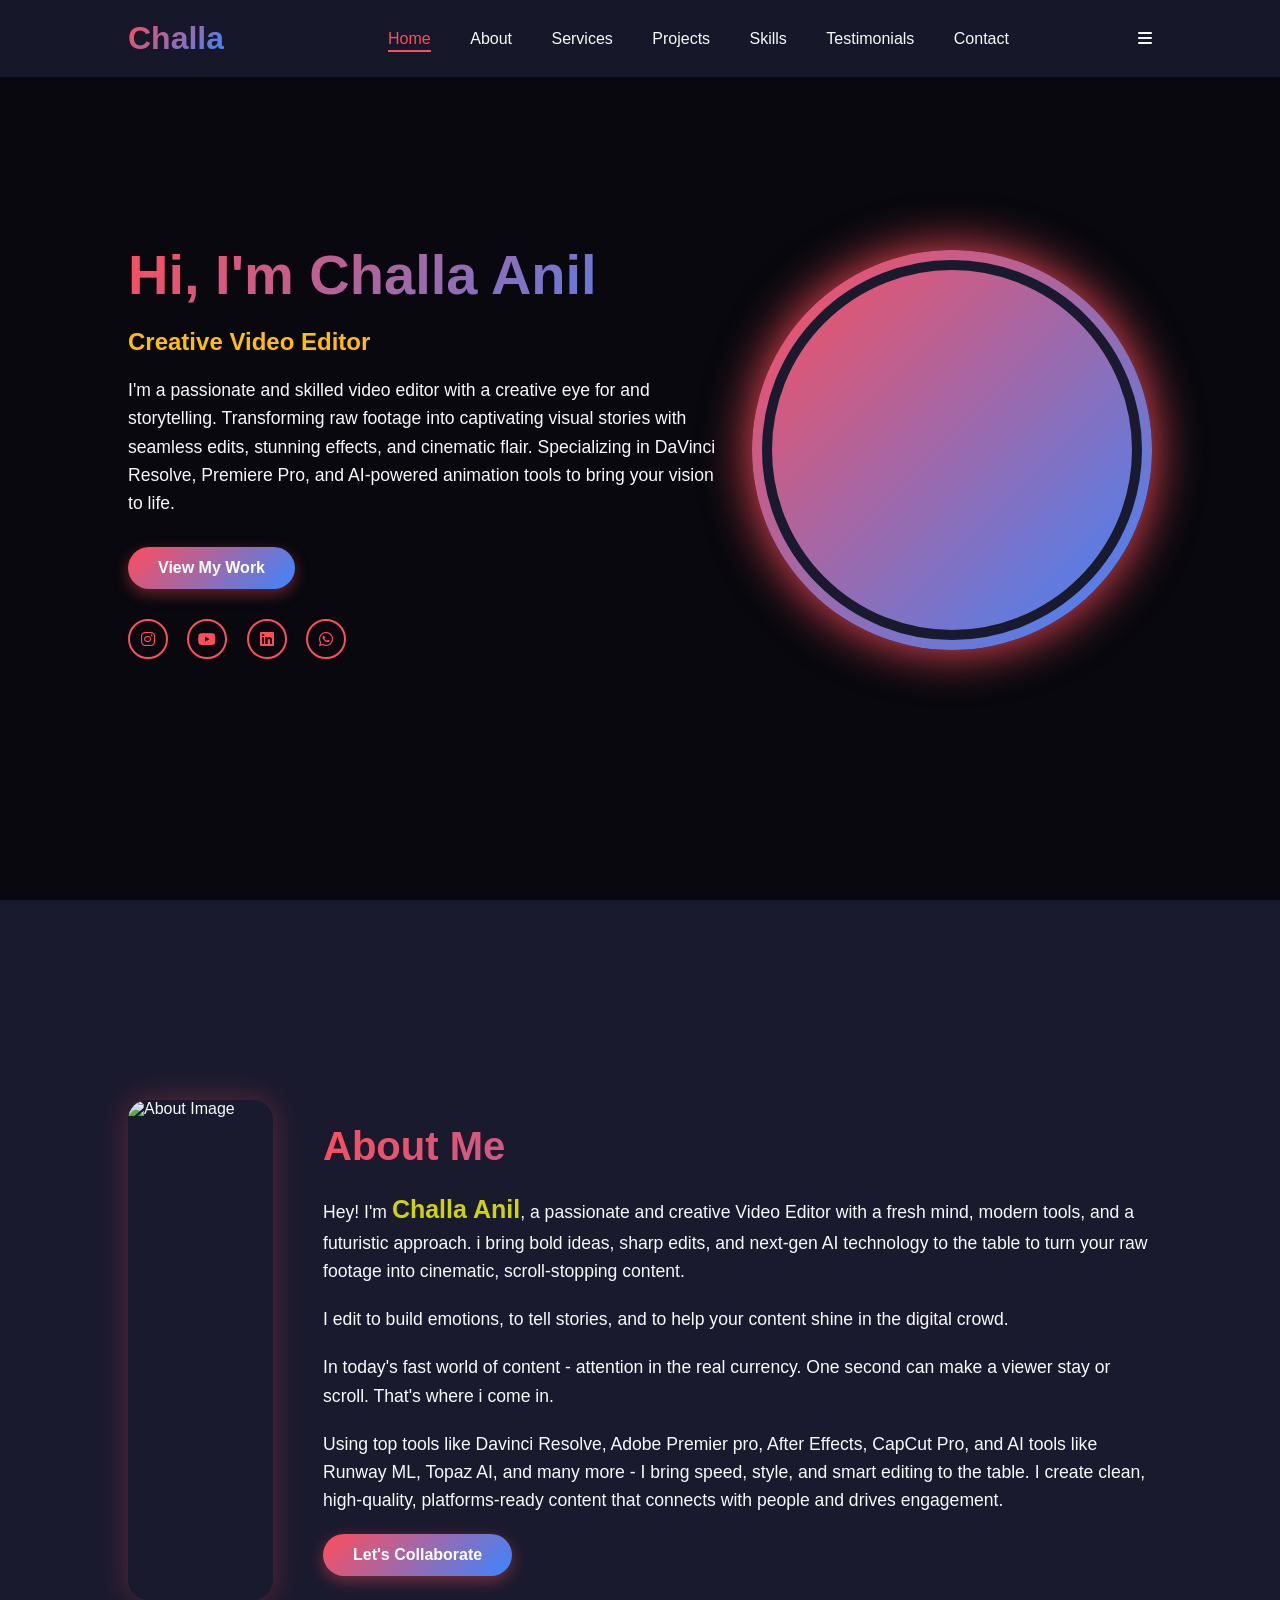
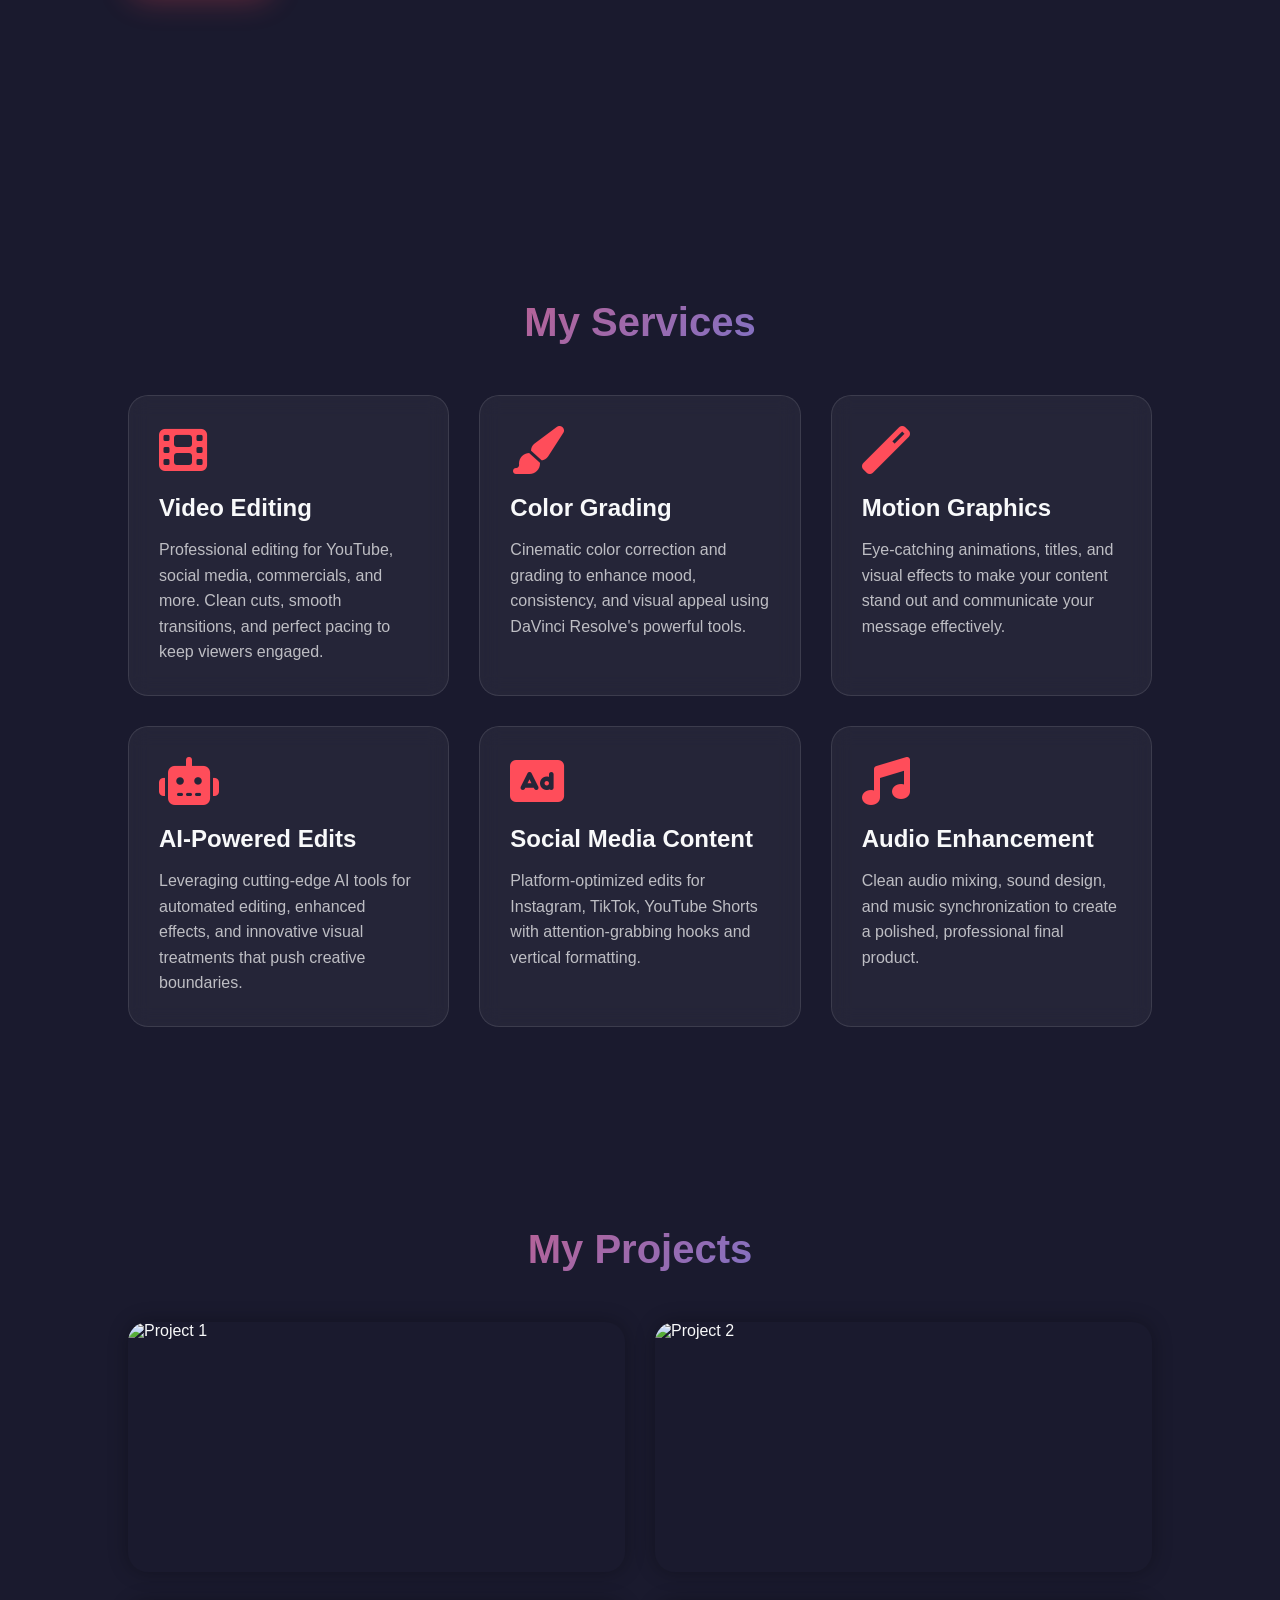
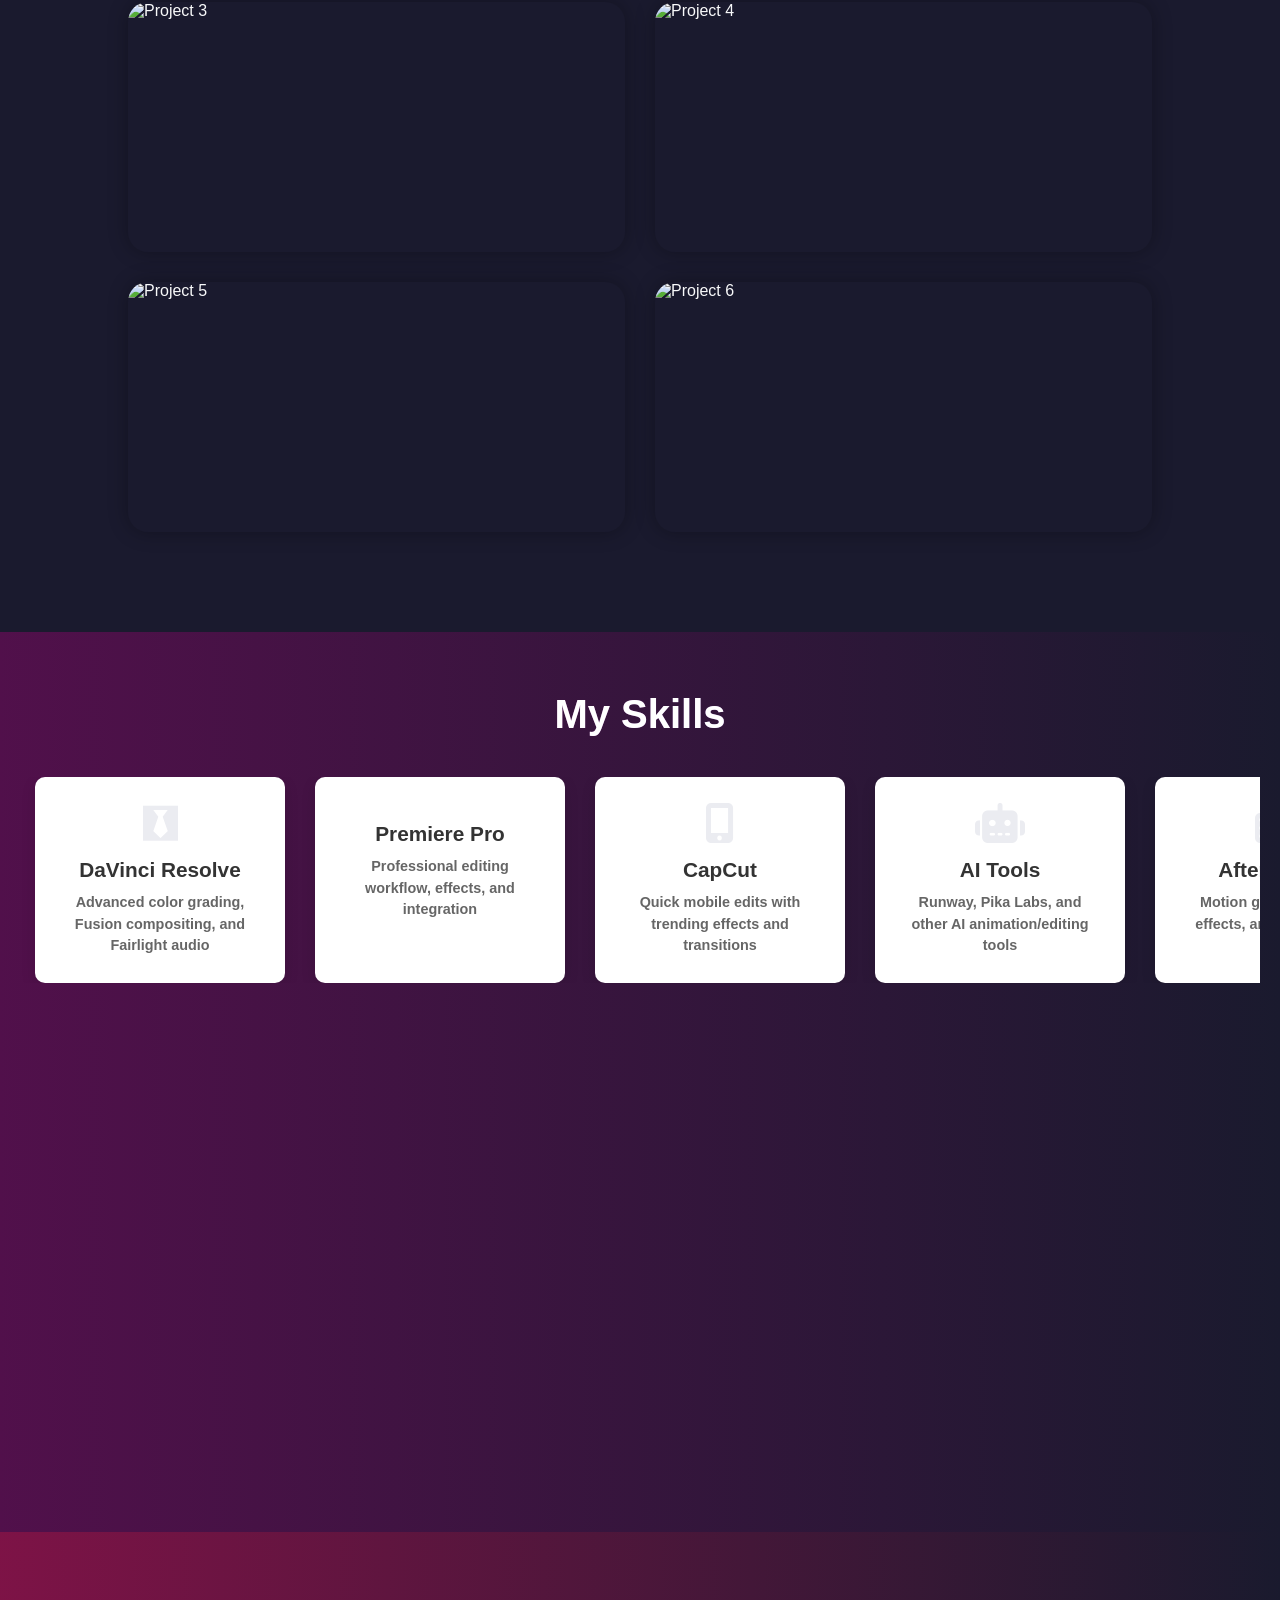
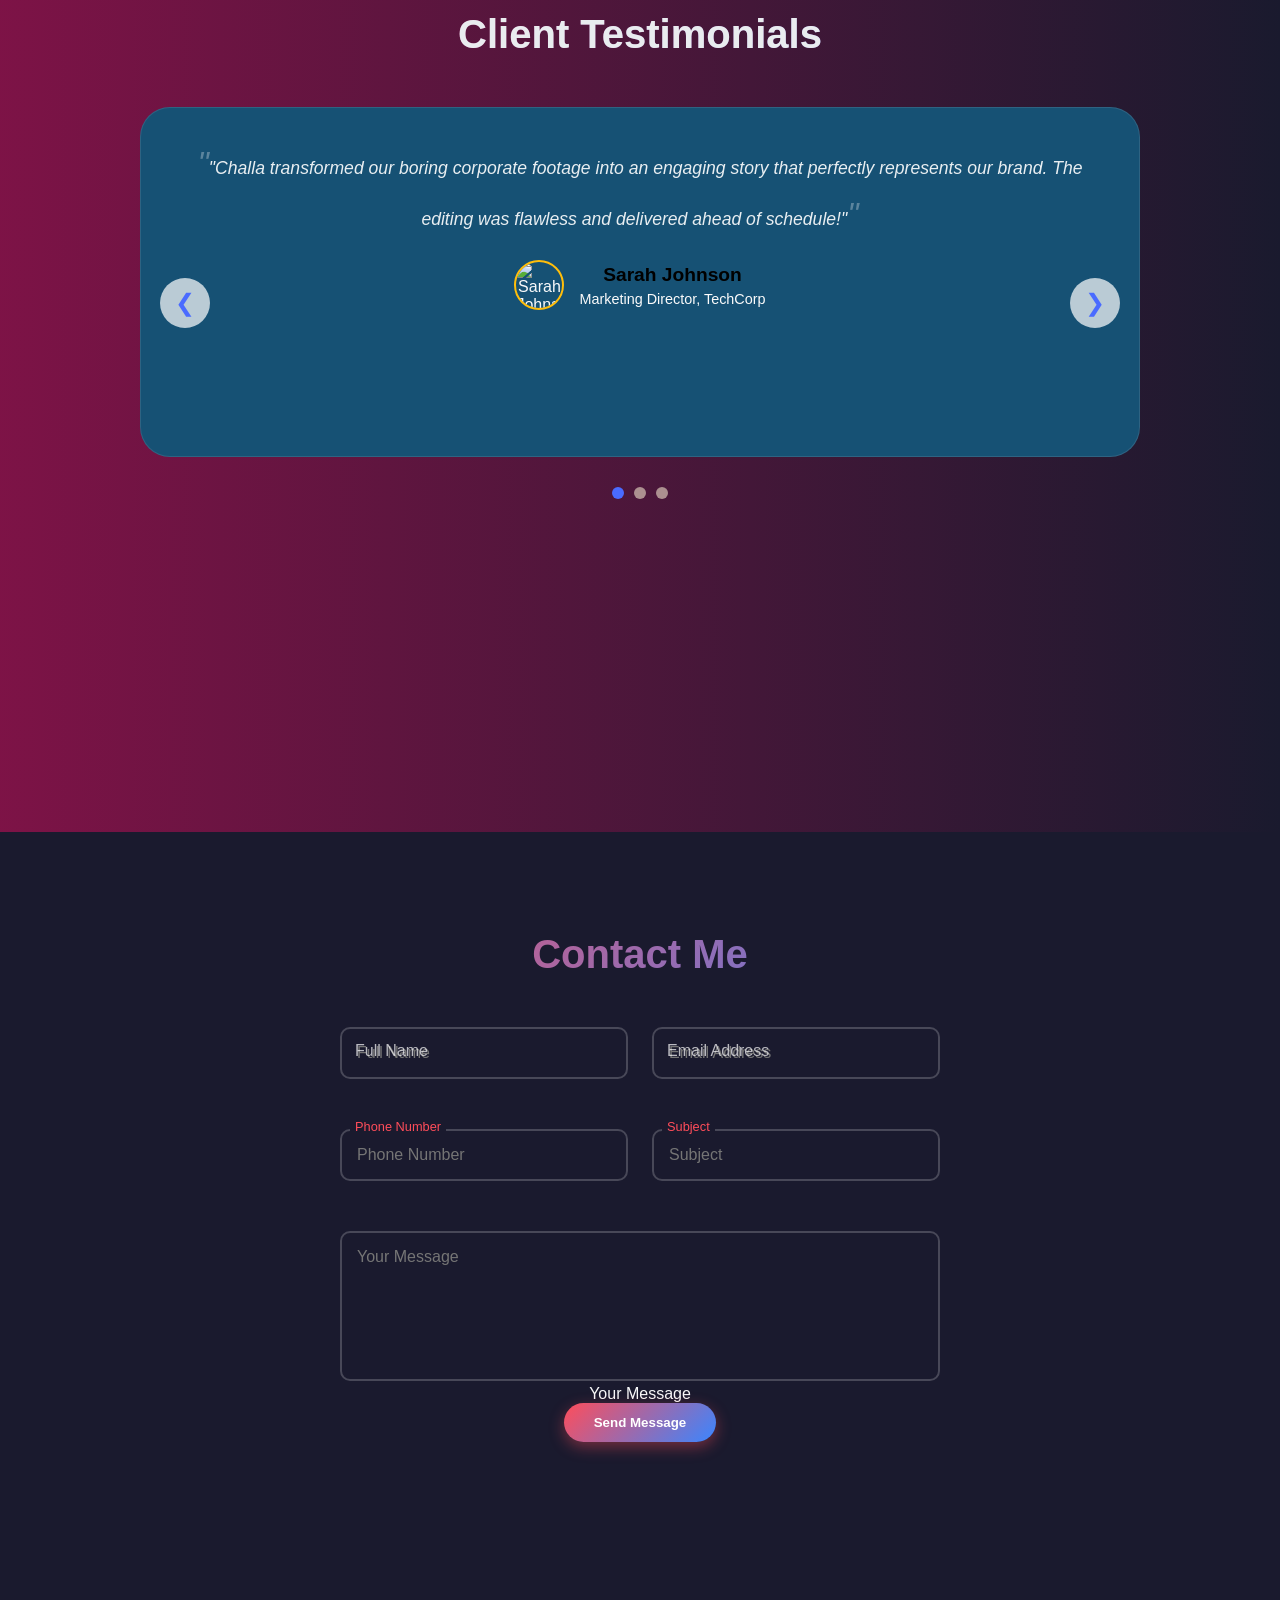
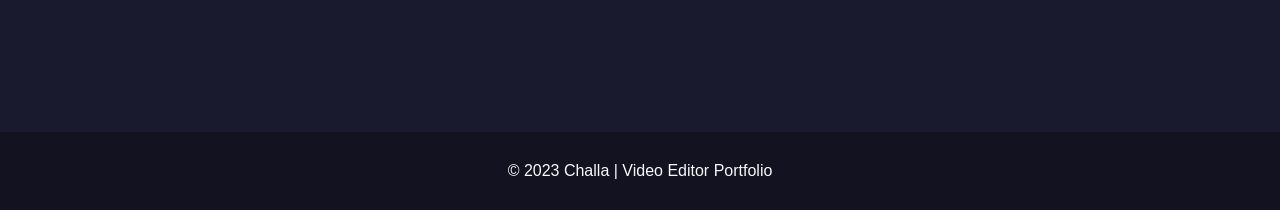
==== index.html @ 80ffee65 "Update and rename port12.html to index.html" ====
<!DOCTYPE html>
<html lang="en">
<head>
    <meta charset="UTF-8">
    <meta name="viewport" content="width=device-width, initial-scale=1.0">
    <title>Challa | Video Editor Portfolio</title>
    <link rel="stylesheet" href="https://cdnjs.cloudflare.com/ajax/libs/font-awesome/6.4.0/css/all.min.css">
    <link rel="stylesheet" href="port12.css">
    
</head>
<body>
    <!-- Header -->
    <header>
        <a href="#" class="logo">Challa</a>
        
        <div class="navbar">
            <a href="#home" class="active">Home</a>
            <a href="#about">About</a>
            <a href="#services">Services</a>
            <a href="#projects">Projects</a>
            <a href="#skills">Skills</a>
            <a href="#testimonials">Testimonials</a>
            <a href="#contact">Contact</a>
        </div>
        
        <div class="menu-btn">
            <i class="fas fa-bars"></i>
        </div>
    </header>
    
    <!-- Home Section -->
    <section class="home" id="home">
        <div class="home-content">
            <h1>Hi, I'm Challa Anil</h1>
            <h3>Creative Video Editor</h3>
            <p>I'm a passionate and skilled video editor with a creative eye for and storytelling.
                 Transforming raw footage into captivating visual stories with seamless edits, stunning effects, and cinematic flair. Specializing in DaVinci Resolve, Premiere Pro, and AI-powered animation tools to bring your vision to life.</p>
            <a href="#projects" class="btn">View My Work</a>
            
            <div class="social-media">
                <a href="https://www.instagram.com/skillfusionzone/"><i class="fab fa-instagram"></i></a>
                <a href="https://www.youtube.com/@SkillFusionZone"><i class="fab fa-youtube"></i></a>
                <a href="https://www.linkedin.com/in/anil-challa-542b742b4/"><i class="fab fa-linkedin"></i></a>
                <a href="https://whatsapp.com/channel/0029VbAcytP1Hspr0Lopwp1l"><i class="fab fa-whatsapp"></i></a>
            </div>
        </div>
        
        <div class="home-img">
            <img src="bg3.jpg" alt="Profile Image">
        </div>
    </section>
    
    <!-- About Section -->
    <section class="about" id="about">
        <div class="about-img">
            <img src="https://images.unsplash.com/photo-1579389083078-4e7018379f7e?ixlib=rb-4.0.3&auto=format&fit=crop&w=1000&q=80" alt="About Image">
        </div>
        
        <div class="about-content">
            <h2>About Me</h2>
            <p>Hey! I'm <span style="font-weight: bold; color: rgb(207, 210, 17); font-size: 25px;">Challa Anil</span>, a passionate and creative Video Editor with a fresh mind, modern tools, and a futuristic approach. i bring bold ideas, sharp edits, and next-gen AI technology to the table to turn your raw footage into cinematic, scroll-stopping content.</p>
            <p>I edit to build emotions, to tell stories, and to help your content shine in the digital crowd.</p>
            <p>In today's fast world of content - attention in the real currency. One second can make a viewer stay or scroll. That's where i come in.</p>
            <p>Using top tools like Davinci Resolve, Adobe Premier pro, After Effects, CapCut Pro, and AI tools like Runway ML, Topaz AI, and many more - I bring speed, style, and smart editing to the table. I create clean, high-quality, platforms-ready content that connects with people and drives engagement.</p>
            <a href="#contact" class="btn">Let's Collaborate</a>
        </div>
    </section>
    
    <!-- Services Section -->
    <section class="services" id="services">
        <h2>My Services</h2>
        
        <div class="services-container">
            <div class="service-box">
                <i class="fas fa-film"></i>
                <h3>Video Editing</h3>
                <p>Professional editing for YouTube, social media, commercials, and more. Clean cuts, smooth transitions, and perfect pacing to keep viewers engaged.</p>
            </div>
            
            <div class="service-box">
                <i class="fas fa-paint-brush"></i>
                <h3>Color Grading</h3>
                <p>Cinematic color correction and grading to enhance mood, consistency, and visual appeal using DaVinci Resolve's powerful tools.</p>
            </div>
            
            <div class="service-box">
                <i class="fas fa-magic"></i>
                <h3>Motion Graphics</h3>
                <p>Eye-catching animations, titles, and visual effects to make your content stand out and communicate your message effectively.</p>
            </div>
            
            <div class="service-box">
                <i class="fas fa-robot"></i>
                <h3>AI-Powered Edits</h3>
                <p>Leveraging cutting-edge AI tools for automated editing, enhanced effects, and innovative visual treatments that push creative boundaries.</p>
            </div>
            
            <div class="service-box">
                <i class="fas fa-ad"></i>
                <h3>Social Media Content</h3>
                <p>Platform-optimized edits for Instagram, TikTok, YouTube Shorts with attention-grabbing hooks and vertical formatting.</p>
            </div>
            
            <div class="service-box">
                <i class="fas fa-music"></i>
                <h3>Audio Enhancement</h3>
                <p>Clean audio mixing, sound design, and music synchronization to create a polished, professional final product.</p>
            </div>
        </div>
    </section>
    
    <!-- Projects Section -->
    <section class="projects" id="projects">
        <h2>My Projects</h2>
        
        <div class="projects-container">
            <div class="project-box">
                <img src="https://images.unsplash.com/photo-1611162617213-7d7a39e9b1d7?ixlib=rb-4.0.3&auto=format&fit=crop&w=1000&q=80" alt="Project 1">
                <div class="project-layer">
                    <h4>Travel Vlog Series</h4>
                    <p>12-episode travel series with dynamic cuts, color grading, and motion titles</p>
                    <a href="#"><i class="fas fa-external-link-alt"></i></a>
                </div>
            </div>
            
            <div class="project-box">
                <img src="https://images.unsplash.com/photo-1579389083078-4e7018379f7e?ixlib=rb-4.0.3&auto=format&fit=crop&w=1000&q=80" alt="Project 2">
                <div class="project-layer">
                    <h4>Product Commercial</h4>
                    <p>60-second product highlight with sleek transitions and animated text</p>
                    <a href="#"><i class="fas fa-external-link-alt"></i></a>
                </div>
            </div>
            
            <div class="project-box">
                <img src="https://images.unsplash.com/photo-1551269901-5c5e14c25df7?ixlib=rb-4.0.3&auto=format&fit=crop&w=1000&q=80" alt="Project 3">
                <div class="project-layer">
                    <h4>Music Video</h4>
                    <p>High-energy edit synced to beat with creative effects and color treatment</p>
                    <a href="#"><i class="fas fa-external-link-alt"></i></a>
                </div>
            </div>
            
            <div class="project-box">
                <img src="https://images.unsplash.com/photo-1626785774573-4b799315345d?ixlib=rb-4.0.3&auto=format&fit=crop&w=1000&q=80" alt="Project 4">
                <div class="project-layer">
                    <h4>Corporate Video</h4>
                    <p>Professional company overview with clean graphics and smooth pacing</p>
                    <a href="#"><i class="fas fa-external-link-alt"></i></a>
                </div>
            </div>
            
            <div class="project-box">
                <img src="https://images.unsplash.com/photo-1542744173-8e7e53415bb0?ixlib=rb-4.0.3&auto=format&fit=crop&w=1000&q=80" alt="Project 5">
                <div class="project-layer">
                    <h4>Short Film</h4>
                    <p>Narrative piece with cinematic color grading and atmospheric editing</p>
                    <a href="#"><i class="fas fa-external-link-alt"></i></a>
                </div>
            </div>
            
            <div class="project-box">
                <img src="https://images.unsplash.com/photo-1611162616475-46592b32151a?ixlib=rb-4.0.3&auto=format&fit=crop&w=1000&q=80" alt="Project 6">
                <div class="project-layer">
                    <h4>Social Media Campaign</h4>
                    <p>Series of 15-second vertical videos for Instagram/TikTok promotion</p>
                    <a href="#"><i class="fas fa-external-link-alt"></i></a>
                </div>
            </div>
        </div>
    </section>
    
    <!-- Skills Section -->
    <!-- <section class="skills" id="skills">
        <h2>My Skills</h2>
        
        <div class="skills-container">
            <div class="skill-box">
                <i class="fab fa-black-tie"></i>
                <h3>DaVinci Resolve</h3>
                <p>Advanced color grading, Fusion compositing, and Fairlight audio</p>
            </div>
            
            <div class="skill-box">
                <i class="fab fa-adobe"></i>
                <h3>Premiere Pro</h3>
                <p>Professional editing workflow, effects, and integration</p>
            </div>
            
            <div class="skill-box">
                <i class="fas fa-mobile-alt"></i>
                <h3>CapCut</h3>
                <p>Quick mobile edits with trending effects and transitions</p>
            </div>
            
            <div class="skill-box">
                <i class="fas fa-robot"></i>
                <h3>AI Tools</h3>
                <p>Runway, Pika Labs, and other AI animation/editing tools</p>
            </div>
            
            <div class="skill-box">
                <i class="fas fa-photo-video"></i>
                <h3>After Effects</h3>
                <p>Motion graphics, visual effects, and compositing</p>
            </div>
            
            <div class="skill-box">
                <i class="fas fa-volume-up"></i>
                <h3>Audio Editing</h3>
                <p>Sound design, mixing, and music synchronization</p>
            </div>
        </div>
    </section> -->
    
  <!-- Skills Section -->
<section class="skills" id="skills">
    <h2>My Skills</h2>
    
    <div class="marquee-container">
        <div class="marquee-content">
            <!-- Original skills -->
            <div class="skill-box">
                <i class="fab fa-black-tie"></i>
                <h3>DaVinci Resolve</h3>
                <p>Advanced color grading, Fusion compositing, and Fairlight audio</p>
            </div>
            
            <div class="skill-box">
                <i class="fab fa-adobe"></i>
                <h3>Premiere Pro</h3>
                <p>Professional editing workflow, effects, and integration</p>
            </div>
            
            <div class="skill-box">
                <i class="fas fa-mobile-alt"></i>
                <h3>CapCut</h3>
                <p>Quick mobile edits with trending effects and transitions</p>
            </div>
            
            <div class="skill-box">
                <i class="fas fa-robot"></i>
                <h3>AI Tools</h3>
                <p>Runway, Pika Labs, and other AI animation/editing tools</p>
            </div>
            
            <div class="skill-box">
                <i class="fas fa-photo-video"></i>
                <h3>After Effects</h3>
                <p>Motion graphics, visual effects, and compositing</p>
            </div>
            
            <div class="skill-box">
                <i class="fas fa-volume-up"></i>
                <h3>Audio Editing</h3>
                <p>Sound design, mixing, and music synchronization</p>
            </div>
            
            <!-- Duplicated skills for seamless looping -->
            <div class="skill-box">
                <i class="fab fa-black-tie"></i>
                <h3>DaVinci Resolve</h3>
                <p>Advanced color grading, Fusion compositing, and Fairlight audio</p>
            </div>
            
            <div class="skill-box">
                <i class="fab fa-adobe"></i>
                <h3>Premiere Pro</h3>
                <p>Professional editing workflow, effects, and integration</p>
            </div>
            
            <div class="skill-box">
                <i class="fas fa-mobile-alt"></i>
                <h3>CapCut</h3>
                <p>Quick mobile edits with trending effects and transitions</p>
            </div>
            
            <div class="skill-box">
                <i class="fas fa-robot"></i>
                <h3>AI Tools</h3>
                <p>Runway, Pika Labs, and other AI animation/editing tools</p>
            </div>
            
            <div class="skill-box">
                <i class="fas fa-photo-video"></i>
                <h3>After Effects</h3>
                <p>Motion graphics, visual effects, and compositing</p>
            </div>
            
            <div class="skill-box">
                <i class="fas fa-volume-up"></i>
                <h3>Audio Editing</h3>
                <p>Sound design, mixing, and music synchronization</p>
            </div>
        </div>
    </div>
</section>

    <!-- Testimonials Section -->
    <!-- <section class="testimonials" id="testimonials">
        <h2>Client Testimonials</h2>
        
        <div class="testimonials-container">
            <div class="testimonial-box">
                <p class="quote">"Challa transformed our boring corporate footage into an engaging story that perfectly represents our brand. The editing was flawless and delivered ahead of schedule!"</p>
                <div class="client">
                    <img src="https://randomuser.me/api/portraits/women/45.jpg" alt="Client 1">
                    <div class="client-info">
                        <h4>Sarah Johnson</h4>
                        <p>Marketing Director, TechCorp</p>
                    </div>
                </div>
            </div>
            
            <div class="testimonial-box">
                <p class="quote">"The travel vlog series Challa edited for us got 3x more engagement than our previous content. The pacing, transitions, and color grading are absolutely cinematic."</p>
                <div class="client">
                    <img src="https://randomuser.me/api/portraits/men/32.jpg" alt="Client 2">
                    <div class="client-info">
                        <h4>Michael Chen</h4>
                        <p>Content Creator, Wanderlust</p>
                    </div>
                </div>
            </div>
            
            <div class="testimonial-box">
                <p class="quote">"Working with Challa on our product launch video was a game-changer. They understood our vision immediately and delivered beyond our expectations."</p>
                <div class="client">
                    <img src="https://randomuser.me/api/portraits/women/68.jpg" alt="Client 3">
                    <div class="client-info">
                        <h4>Emma Rodriguez</h4>
                        <p>Founder, Glow Beauty</p>
                    </div>
                </div>
            </div>
        </div>
    </section> -->

    <section class="testimonials" id="testimonials">
        <h2>Client Testimonials</h2>
        
        <div class="testimonials-slider">
            <div class="slider-container">
                <!-- Testimonial 1 -->
                <div class="testimonial-box slide active">
                    <p class="quote">"Challa transformed our boring corporate footage into an engaging story that perfectly represents our brand. The editing was flawless and delivered ahead of schedule!"</p>
                    <div class="client">
                        <img src="https://randomuser.me/api/portraits/women/45.jpg" alt="Sarah Johnson">
                        <div class="client-info">
                            <h4>Sarah Johnson</h4>
                            <p>Marketing Director, TechCorp</p>
                        </div>
                    </div>
                </div>
                
                <!-- Testimonial 2 -->
                <div class="testimonial-box slide">
                    <p class="quote">"The travel vlog series Challa edited for us got 3x more engagement than our previous content. The pacing, transitions, and color grading are absolutely cinematic."</p>
                    <div class="client">
                        <img src="https://randomuser.me/api/portraits/men/32.jpg" alt="Michael Chen">
                        <div class="client-info">
                            <h4>Michael Chen</h4>
                            <p>Content Creator, Wanderlust</p>
                        </div>
                    </div>
                </div>
                
                <!-- Testimonial 3 -->
                <div class="testimonial-box slide">
                    <p class="quote">"Working with Challa on our product launch video was a game-changer. They understood our vision immediately and delivered beyond our expectations."</p>
                    <div class="client">
                        <img src="https://randomuser.me/api/portraits/women/68.jpg" alt="Emma Rodriguez">
                        <div class="client-info">
                            <h4>Emma Rodriguez</h4>
                            <p>Founder, Glow Beauty</p>
                        </div>
                    </div>
                </div>
            </div>
            
            <!-- Navigation Dots -->
            <div class="slider-dots">
                <span class="dot active" data-slide="0"></span>
                <span class="dot" data-slide="1"></span>
                <span class="dot" data-slide="2"></span>
            </div>
            
            <!-- Navigation Arrows -->
            <button class="slider-arrow prev">&#10094;</button>
            <button class="slider-arrow next">&#10095;</button>
        </div>
    </section>
    
    <!-- Contact Section -->
    <section class="contact" id="contact">
        <h2>Contact Me</h2>
        
        <form action="#">
            <div class="input-box">
                <div class="input-field">
                    <input type="text" placeholder="Full Name" required>
                    <label for="">Full Name</label>
                </div>
                
                <div class="input-field">
                    <input type="email" placeholder="Email Address" required>
                    <label for="">Email Address</label>
                </div>
            </div>
            
            <div class="input-box">
                <div class="input-field">
                    <input type="tel" placeholder="Phone Number">
                    <label for="">Phone Number</label>
                </div>
                
                <div class="input-field">
                    <input type="text" placeholder="Subject">
                    <label for="">Subject</label>
                </div>
            </div>
            
            <div class="textarea-field">
                <textarea name="" id="" cols="30" rows="10" placeholder="Your Message" required></textarea>
                <label for="">Your Message</label>
            </div>
            
            <button type="submit" class="contact-btn">Send Message</button>
        </form>
    </section>
    
    <!-- Footer -->
    <footer>
        <p>&copy; 2023 Challa | Video Editor Portfolio</p>
    </footer>
    
    <script src="port12.js" >
       
    </script>
</body>
</html>
---- port12.css ----
:root {
            --primary: #ff4d5a;
            --secondary: #3a86ff;
            --accent: #ffbe0b;
            --dark: #1a1a2e;
            --light: #f8f9fa;
            --gradient: linear-gradient(135deg, var(--primary), var(--secondary));
        }
        
        * {
            margin: 0;
            padding: 0;
            box-sizing: border-box;
            font-family: 'Poppins', sans-serif;
            scroll-behavior: smooth;
        }
        
        body {
            background-color: var(--dark);
            color: var(--light);
            overflow-x: hidden;
        }
        
        /* Header & Navigation */
        header {
            position: fixed;
            top: 0;
            left: 0;
            width: 100%;
            padding: 20px 10%;
            display: flex;
            justify-content: space-between;
            align-items: center;
            z-index: 1000;
            background-color: rgba(26, 26, 46, 0.9);
            backdrop-filter: blur(10px);
        }
        
        .logo {
            font-size: 2rem;
            font-weight: 700;
            background: var(--gradient);
            -webkit-background-clip: text;
            background-clip: text;
            color: transparent;
        }
        
        .navbar a {
            color: var(--light);
            text-decoration: none;
            margin-left: 35px;
            font-weight: 500;
            transition: 0.3s;
            position: relative;
        }
        
        .navbar a:hover,
        .navbar a.active {
            color: var(--primary);
        }
        
        .navbar a::after {
            content: '';
            position: absolute;
            width: 0;
            height: 2px;
            background: var(--primary);
            bottom: -5px;
            left: 0;
            transition: 0.3s;
        }
        
        .navbar a:hover::after,
        .navbar a.active::after {
            width: 100%;
        }
        
        /* Home Section */
        section {
            min-height: 100vh;
            padding: 100px 10%;
        }
        
        .home {
            display: flex;
            align-items: center;
            justify-content: space-between;
            background: url('bg1.jpg') no-repeat;
            background-size: cover;
            background-position: center;
            background-attachment: fixed;
            position: relative;
            /* https://images.unsplash.com/photo-1551269901-5c5e14c25df7?ixlib=rb-4.0.3&auto=format&fit=crop&w=1920&q=80 */
        }
        
        .home::before {
            content: '';
            position: absolute;
            top: 0;
            left: 0;
            width: 100%;
            height: 100%;
            background: rgba(0, 0, 0, 0.7);
            z-index: 0;
            opacity: 1;
        }
        
        .home-content {
            max-width: 600px;
            z-index: 1;
        }
        
        .home-content h1 {
            font-size: 3.5rem;
            font-weight: 700;
            line-height: 1.2;
            margin-bottom: 20px;
            background: var(--gradient);
            -webkit-background-clip: text;
            background-clip: text;
            color: transparent;
        }
        
        .home-content h3 {
            font-size: 1.5rem;
            color: var(--accent);
            margin-bottom: 20px;
        }
        
        .home-content p {
            font-size: 1.1rem;
            margin-bottom: 30px;
            line-height: 1.6;
        }
        
        .btn {
            display: inline-block;
            padding: 12px 30px;
            background: var(--gradient);
            color: white;
            border-radius: 30px;
            text-decoration: none;
            font-weight: 600;
            transition: 0.3s;
            box-shadow: 0 5px 15px rgba(255, 77, 90, 0.4);
        }
        
        .btn:hover {
            transform: translateY(-5px);
            box-shadow: 0 10px 20px rgba(255, 77, 90, 0.6);
        }
        
        .social-media {
            margin-top: 30px;
        }
        
        .social-media a {
            display: inline-flex;
            justify-content: center;
            align-items: center;
            width: 40px;
            height: 40px;
            background: transparent;
            border: 2px solid var(--primary);
            border-radius: 50%;
            color: var(--primary);
            text-decoration: none;
            margin-right: 15px;
            transition: 0.3s;
        }
        
        .social-media a:hover {
            background: var(--primary);
            color: white;
            transform: translateY(-5px);
            box-shadow: 0 0 15px var(--primary);
        }
        
        .home-img {
            width: 400px;
            height: 400px;
            border-radius: 50%;
            background: var(--gradient);
            display: flex;
            justify-content: center;
            align-items: center;
            box-shadow: 0 0 50px var(--primary);
            z-index: 1;
            animation: float 3s ease-in-out infinite;
        }
        
        .home-img img {
            width: 380px;
            height: 380px;
            border-radius: 50%;
            object-fit: cover;
            border: 10px solid var(--dark);
        }
        
        @keyframes float {
            0% { transform: translateY(0); }
            50% { transform: translateY(-20px); }
            100% { transform: translateY(0); }
        }
        
        /* About Section */
        .about {
            display: flex;
            justify-content: center;
            align-items: center;
            gap: 50px;
        }
        
        .about-img {
            width: 400px;
            height: 500px;
            border-radius: 20px;
            overflow: hidden;
            box-shadow: 0 0 30px rgba(255, 77, 90, 0.3);
        }
        
        .about-img img {
            width: 100%;
            height: 100%;
            object-fit: cover;
            transition: 0.5s;
        }
        
        .about-img:hover img {
            transform: scale(1.1);
        }
        
        .about-content h2 {
            font-size: 2.5rem;
            margin-bottom: 20px;
            background: var(--gradient);
            -webkit-background-clip: text;
            background-clip: text;
            color: transparent;
        }
        
        .about-content p {
            font-size: 1.1rem;
            margin-bottom: 20px;
            line-height: 1.6;
        }
        
        /* Services Section */
        .services h2 {
            text-align: center;
            font-size: 2.5rem;
            margin-bottom: 50px;
            background: var(--gradient);
            -webkit-background-clip: text;
            background-clip: text;
            color: transparent;
        }
        
        .services-container {
            display: grid;
            grid-template-columns: repeat(auto-fit, minmax(300px, 1fr));
            gap: 30px;
        }
        
        .service-box {
            background: rgba(255, 255, 255, 0.05);
            padding: 30px;
            border-radius: 20px;
            transition: 0.3s;
            border: 1px solid rgba(255, 255, 255, 0.1);
            backdrop-filter: blur(10px);
        }
        
        .service-box:hover {
            transform: translateY(-10px);
            box-shadow: 0 15px 30px rgba(255, 77, 90, 0.2);
            border-color: var(--primary);
        }
        
        .service-box i {
            font-size: 3rem;
            color: var(--primary);
            margin-bottom: 20px;
        }
        
        .service-box h3 {
            font-size: 1.5rem;
            margin-bottom: 15px;
        }
        
        .service-box p {
            font-size: 1rem;
            line-height: 1.6;
            color: rgba(255, 255, 255, 0.7);
        }
        
        /* Projects Section */
        .projects h2 {
            text-align: center;
            font-size: 2.5rem;
            margin-bottom: 50px;
            background: var(--gradient);
            -webkit-background-clip: text;
            background-clip: text;
            color: transparent;
        }
        
        .projects-container {
            display: grid;
            grid-template-columns: repeat(auto-fit, minmax(350px, 1fr));
            gap: 30px;
        }
        
        .project-box {
            position: relative;
            border-radius: 20px;
            overflow: hidden;
            height: 250px;
            box-shadow: 0 0 20px rgba(0, 0, 0, 0.3);
        }
        
        .project-box img {
            width: 100%;
            height: 100%;
            object-fit: cover;
            transition: 0.5s;
        }
        
        .project-box:hover img {
            transform: scale(1.1);
        }
        
        .project-layer {
            position: absolute;
            bottom: 0;
            left: 0;
            width: 100%;
            height: 100%;
            background: linear-gradient(to top, rgba(0, 0, 0, 0.9), transparent);
            display: flex;
            flex-direction: column;
            justify-content: flex-end;
            padding: 30px;
            transform: translateY(100%);
            transition: 0.5s;
        }
        
        .project-box:hover .project-layer {
            transform: translateY(0);
        }
        
        .project-layer h4 {
            font-size: 1.5rem;
            margin-bottom: 10px;
            color: white;
        }
        
        .project-layer p {
            font-size: 1rem;
            margin-bottom: 15px;
            color: rgba(255, 255, 255, 0.8);
        }
        
        .project-layer a {
            display: inline-flex;
            justify-content: center;
            align-items: center;
            width: 40px;
            height: 40px;
            background: var(--primary);
            border-radius: 50%;
            color: white;
            text-decoration: none;
        }
        
        .project-layer a i {
            font-size: 1.2rem;
        }
        
        /* Skills Section */
        .skills h2 {
            text-align: center;
            font-size: 2.5rem;
            margin-bottom: 50px;
            background: var(--gradient);
            -webkit-background-clip: text;
            background-clip: text;
            color: transparent;
        }
        
        .skills-container {
            display: grid;
            grid-template-columns: repeat(auto-fit, minmax(200px, 1fr));
            gap: 30px;
        }
        
        .skill-box {
            background: rgba(255, 255, 255, 0.05);
            padding: 30px;
            border-radius: 20px;
            text-align: center;
            transition: 0.3s;
            border: 1px solid rgba(255, 255, 255, 0.1);
        }
        
        .skill-box:hover {
            transform: translateY(-10px);
            box-shadow: 0 15px 30px rgba(58, 134, 255, 0.2);
            border-color: var(--secondary);
        }
        
        .skill-box i {
            font-size: 3rem;
            color: var(--secondary);
            margin-bottom: 20px;
        }
        
        .skill-box h3 {
            font-size: 1.3rem;
            margin-bottom: 15px;
        }
        
        /* Testimonials Section */
        .testimonials h2 {
            text-align: center;
            font-size: 2.5rem;
            margin-bottom: 50px;
            background: var(--gradient);
            -webkit-background-clip: text;
            background-clip: text;
            color: transparent;
        }
        
        .testimonials-container {
            display: grid;
            grid-template-columns: repeat(auto-fit, minmax(300px, 1fr));
            gap: 30px;
        }
        
        .testimonial-box {
            background: rgba(255, 255, 255, 0.05);
            padding: 30px;
            border-radius: 20px;
            transition: 0.3s;
            border: 1px solid rgba(255, 255, 255, 0.1);
        }
        
        .testimonial-box:hover {
            transform: translateY(-10px);
            box-shadow: 0 15px 30px rgba(255, 190, 11, 0.2);
            border-color: var(--accent);
        }
        
        .testimonial-box .quote {
            font-size: 1.1rem;
            line-height: 1.6;
            margin-bottom: 20px;
            color: rgba(255, 255, 255, 0.9);
        }
        
        .testimonial-box .client {
            display: flex;
            align-items: center;
        }
        
        .testimonial-box .client img {
            width: 50px;
            height: 50px;
            border-radius: 50%;
            object-fit: cover;
            margin-right: 15px;
            border: 2px solid var(--accent);
        }
        
        .client-info h4 {
            font-size: 1.1rem;
            margin-bottom: 5px;
        }
        
        .client-info p {
            font-size: 0.9rem;
            color: rgba(255, 255, 255, 0.6);
        }
        
        /* Contact Section */
        .contact h2 {
            text-align: center;
            font-size: 2.5rem;
            margin-bottom: 50px;
            background: var(--gradient);
            -webkit-background-clip: text;
            background-clip: text;
            color: transparent;
        }
        
        .contact form {
            max-width: 600px;
            margin: 0 auto;
            text-align: center;
        }
        
        .input-box {
            position: relative;
            display: flex;
            justify-content: space-between;
            flex-wrap: wrap;
            margin-bottom: 30px;
        }
        
        .input-box .input-field {
            position: relative;
            width: 48%;
            margin-bottom: 20px;
        }
        
        .input-field input,
        textarea {
            width: 100%;
            padding: 15px;
            font-size: 1rem;
            color: white;
            background: transparent;
            border: 2px solid rgba(255, 255, 255, 0.2);
            border-radius: 10px;
            outline: none;
        }
        
        .input-field input:focus,
        textarea:focus {
            border-color: var(--primary);
        }
        
        .input-field label {
            position: absolute;
            top: 15px;
            left: 15px;
            font-size: 1rem;
            color: rgba(255, 255, 255, 0.7);
            pointer-events: none;
            transition: 0.3s;
        }
        
        .input-field input:focus ~ label,
        .input-field input:valid ~ label,
        textarea:focus ~ label,
        textarea:valid ~ label {
            top: -10px;
            left: 10px;
            font-size: 0.8rem;
            background: var(--dark);
            padding: 0 5px;
            color: var(--primary);
        }
        
        textarea {
            width: 100%;
            height: 150px;
            resize: none;
        }
        
        .contact-btn {
            padding: 12px 30px;
            background: var(--gradient);
            color: white;
            border: none;
            border-radius: 30px;
            font-weight: 600;
            cursor: pointer;
            transition: 0.3s;
            box-shadow: 0 5px 15px rgba(255, 77, 90, 0.4);
        }
        
        .contact-btn:hover {
            transform: translateY(-5px);
            box-shadow: 0 10px 20px rgba(255, 77, 90, 0.6);
        }
        
        /* Footer */
        footer {
            text-align: center;
            padding: 30px;
            background: rgba(0, 0, 0, 0.3);
            
        }
        
        /* Responsive Design */
        @media (max-width: 1200px) {
            header {
                padding: 20px 5%;
            }
            
            section {
                padding: 100px 5%;
            }
        }
        
        @media (max-width: 991px) {
            .home {
                flex-direction: column;
                text-align: center;
                padding-top: 150px;
            }
            
            .home-content {
                margin-bottom: 50px;
            }
            
            .about {
                flex-direction: column;
            }
            
            .about-img {
                margin-bottom: 50px;
            }
        }
        
        @media (max-width: 768px) {
            .navbar {
                position: absolute;
                top: 100%;
                left: 0;
                width: 100%;
                padding: 1rem 5%;
                background: rgba(26, 26, 46, 0.9);
                backdrop-filter: blur(10px);
                display: none;
                flex-direction: column;
                box-shadow: 0 10px 20px rgba(0, 0, 0, 0.2);
            }
            
            .navbar.active {
                display: flex;
            }
            
            .navbar a {
                display: block;
                margin: 1rem 0;
            }
            
            .menu-btn {
                display: block;
                font-size: 1.5rem;
                color: white;
                cursor: pointer;
            }
            
            .home-content h1 {
                font-size: 2.5rem;
            }
            
            .home-content h3 {
                font-size: 1.2rem;
            }
            
            .home-img {
                width: 300px;
                height: 300px;
            }
            
            .home-img img {
                width: 280px;
                height: 280px;
            }
            
            .input-box .input-field {
                width: 100%;
            }
        }
        
        @media (max-width: 450px) {
            html {
                font-size: 14px;
            }
            
            .home-content h1 {
                font-size: 2rem;
            }
            
            .projects-container,
            .skills-container {
                grid-template-columns: 1fr;
            }
        }
/* 
        <style> */
    /* Skills Section Styling */
    .skills {
        padding: 60px 20px;
        text-align: center;
        /* background-color: #508921; */
        background: linear-gradient(to right, rgba(87, 15, 78, 0.9), rgba(26, 26, 46, 0.7));
        overflow: hidden;
    }
    
    .skills h2 {
        font-size: 2.5rem;
        margin-bottom: 40px;
        color: #ffffff;
    }
    
    /* Marquee Container */
    .marquee-container {
        width: 100%;
        overflow: hidden;
        position: relative;
    }
    
    /* Marquee Content */
    .marquee-content {
        display: flex;
        animation: scroll 20s linear infinite;
        width: max-content;
    }
    
    /* Skill Box Styling */
    .skill-box {
        background: rgb(255, 255, 255);
        border-radius: 10px;
        padding: 25px;
        margin: 0 15px;
        width: 250px;
        box-shadow: 0 5px 15px rgba(0,0,0,0.1);
        flex-shrink: 0;
        transition: transform 0.3s ease;
    }
    
    .skill-box:hover {
        transform: translateY(-10px);
    }
    
    .skill-box i {
        font-size: 2.5rem;
        margin-bottom: 15px;
        color: #ebecf1;
    }
    
    .skill-box h3 {
        font-size: 1.3rem;
        margin-bottom: 10px;
        color: #333;
    }
    
    .skill-box p {
        color: #666;
        font-size: 0.9rem;
        line-height: 1.5;
        font-weight: bold;
    }
    
    /* Marquee Animation */
    @keyframes scroll {
        0% {
            transform: translateX(0);
        }
        100% {
            transform: translateX(-50%);
        }
    }
    
    /* Pause animation on hover */
    .marquee-container:hover .marquee-content {
        animation-play-state: paused;
    }
    
    /* Responsive Design */
    @media (max-width: 768px) {
        .skill-box {
            width: 200px;
            padding: 20px;
            margin: 0 10px;
        }
        
        .marquee-content {
            animation-duration: 15s;
        }
    }
    
    @media (max-width: 480px) {
        .skill-box {
            width: 160px;
            padding: 15px;
            margin: 0 8px;
        }
        
        .skill-box i {
            font-size: 2rem;
        }
        
        .skill-box h3 {
            font-size: 1.1rem;
        }
        
        .skill-box p {
            font-size: 0.8rem;
        }
        
        .marquee-content {
            animation-duration: 12s;
        }
    }
/* </style> */

/* <style>
testimonials styling */
 /* Testimonials Section Styling */
 .testimonials {
    padding: 80px 20px;
    text-align: center;
    /* background-color: #b9b4c0; */
    background: linear-gradient(to right, rgba(136, 18, 73, 0.9), rgba(26, 26, 46, 0.7));
    position: relative;
    overflow: hidden;
}

.testimonials h2 {
    font-size: 2.5rem;
    margin-bottom: 50px;
    color: #e9ecef;
}

/* Slider Container */
.testimonials-slider {
    max-width: 1000px;
    margin: 0 auto;
    position: relative;
}

.slider-container {
    display: flex;
    transition: transform 0.5s ease;
    position: relative;
    height: 350px; /* Fixed height for smooth transitions */
}

/* Testimonial Box */
.testimonial-box {
    min-width: 100%;
    padding: 30px;
    box-sizing: border-box;
    transition: all 0.3s ease;
    opacity: 0;
    position: absolute;
    top: 0;
    left: 0;
    background-color: rgb(22, 81, 116);
    border-radius: 30px;
    /* color: white; */
}

.testimonial-box.active {
    opacity: 1;
    position: relative;
}

.quote {
    font-size: 1.1rem;
    line-height: 1.6;
    color: #ffffff;
    margin-bottom: 25px;
    font-style: italic;
    position: relative;
}

.quote:before,
.quote:after {
    content: '"';
    font-size: 2rem;
    color: #fbfbfb;
    opacity: 0.3;
}

.client {
    display: flex;
    align-items: center;
    justify-content: center;
    margin-top: 20px;
}

.client img {
    width: 60px;
    height: 60px;
    border-radius: 50%;
    object-fit: cover;
    margin-right: 15px;
    border: 3px solid #4a6bff;
}

.client-info h4 {
    margin: 0;
    color: #000000;
    font-size: 1.2rem;
}

.client-info p {
    margin: 5px 0 0;
    color: #fbfbfb;
    font-size: 0.9rem;
}

/* Navigation Dots */
.slider-dots {
    display: flex;
    justify-content: center;
    margin-top: 30px;
}

.dot {
    width: 12px;
    height: 12px;
    border-radius: 50%;
    background-color: #ac9090;
    margin: 0 5px;
    cursor: pointer;
    transition: background-color 0.3s ease;
}

.dot.active {
    background-color: #4a6bff;
}

/* Navigation Arrows */
.slider-arrow {
    position: absolute;
    top: 50%;
    transform: translateY(-50%);
    background-color: rgba(255,255,255,0.7);
    color: #4a6bff;
    border: none;
    font-size: 1.5rem;
    padding: 15px;
    cursor: pointer;
    border-radius: 50%;
    width: 50px;
    height: 50px;
    display: flex;
    align-items: center;
    justify-content: center;
    transition: all 0.3s ease;
    z-index: 10;
}

.slider-arrow:hover {
    background-color: #4a6bff;
    color: white;
}

.prev {
    left: 20px;
}

.next {
    right: 20px;
}

/* Responsive Design */
@media (max-width: 768px) {
    .slider-container {
        height: 400px; /* Increased height for mobile */
    }
    
    .testimonial-box {
        padding: 20px;
    }
    
    .quote {
        font-size: 1rem;
    }
    
    .slider-arrow {
        width: 40px;
        height: 40px;
        font-size: 1.2rem;
    }
}

@media (max-width: 480px) {
    .testimonials h2 {
        font-size: 2rem;
        margin-bottom: 30px;
    }
    
    .slider-container {
        height: 450px;
    }
    
    .client {
        flex-direction: column;
        text-align: center;
    }
    
    .client img {
        margin-right: 0;
        margin-bottom: 10px;
    }
}
/* </style> */
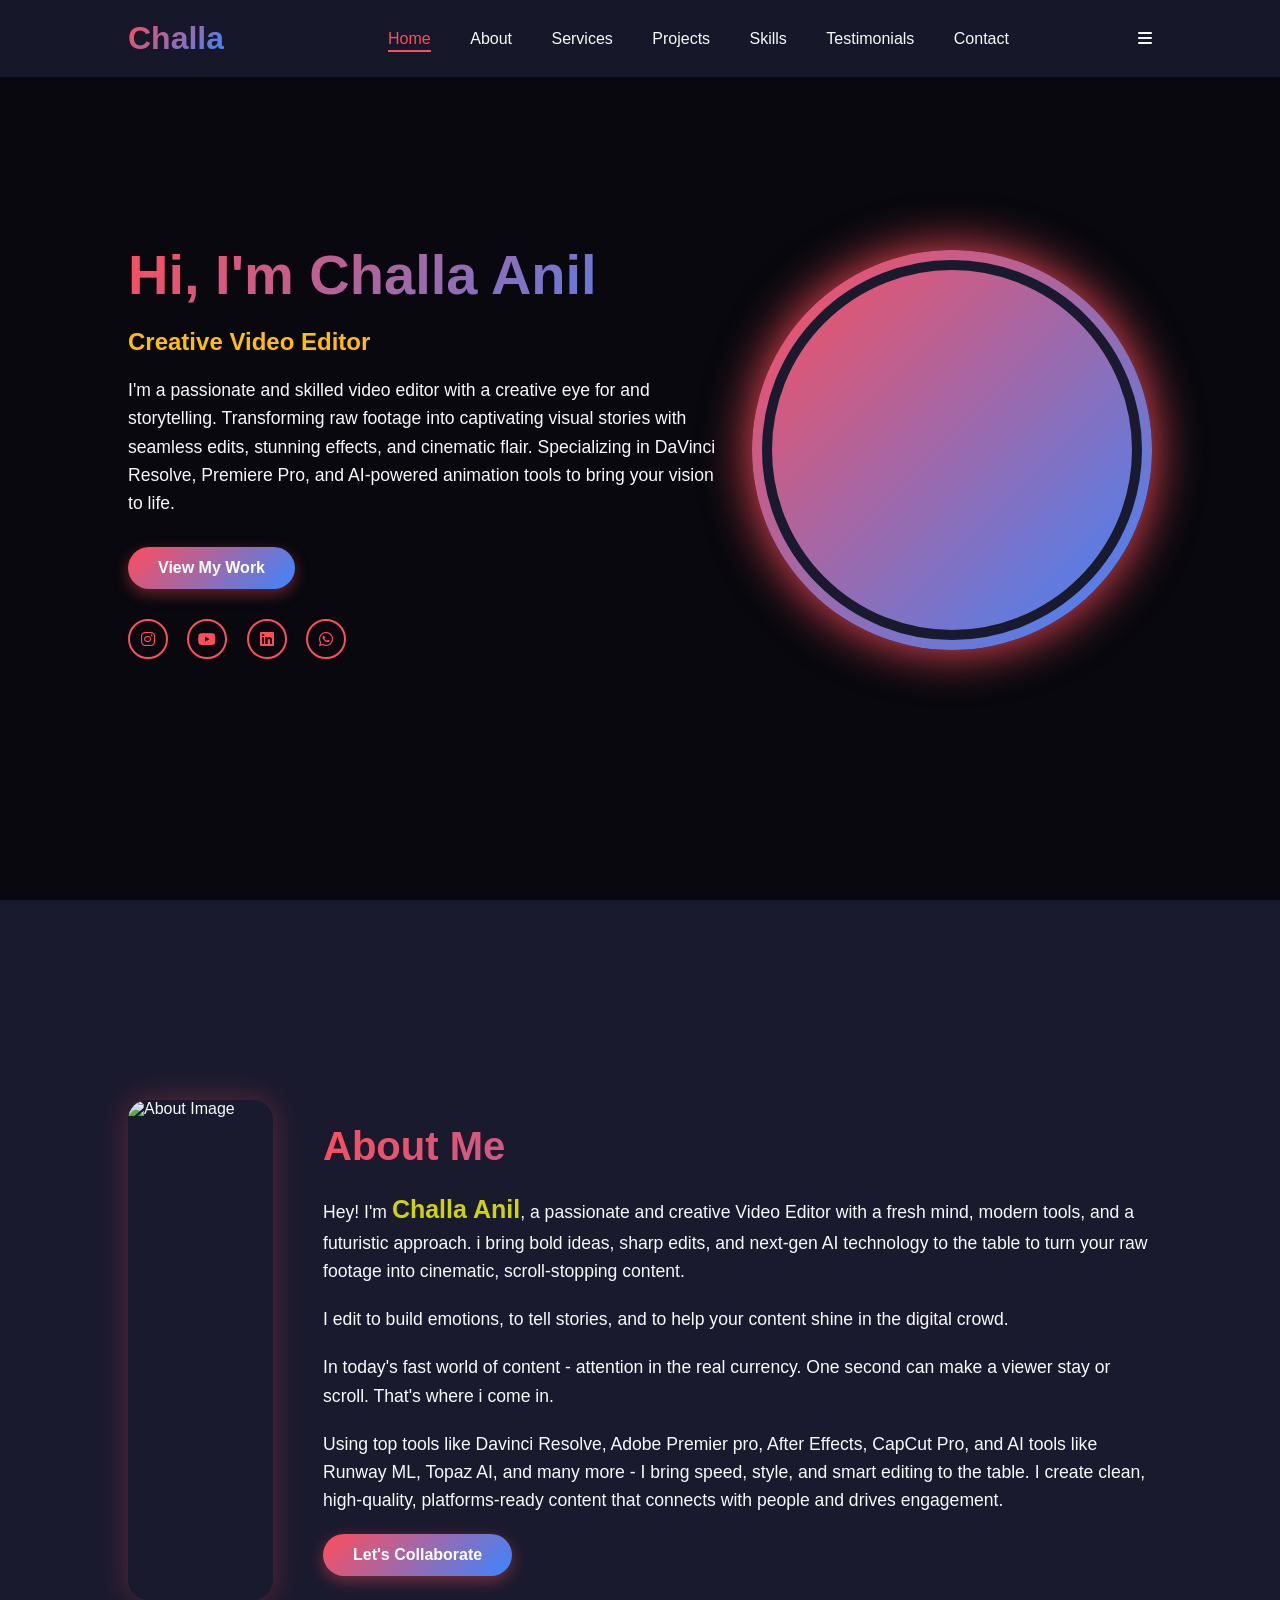
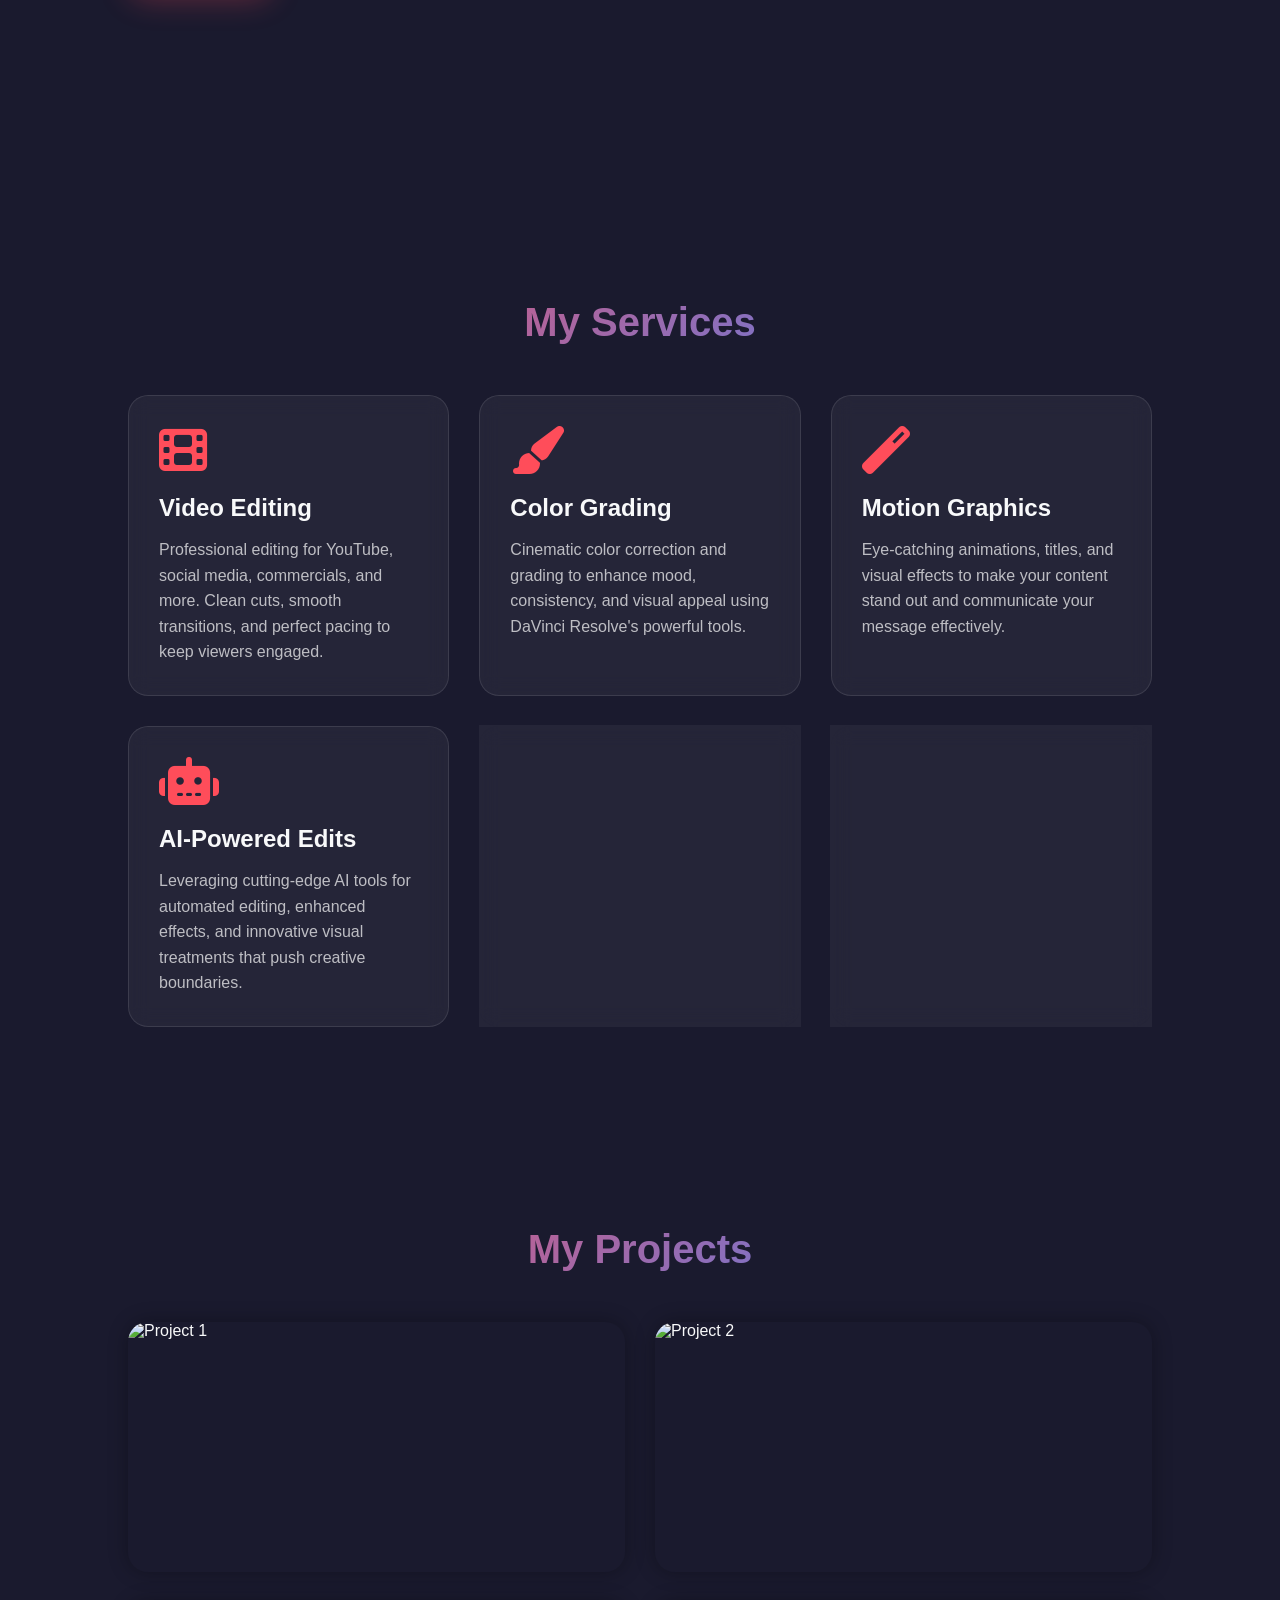
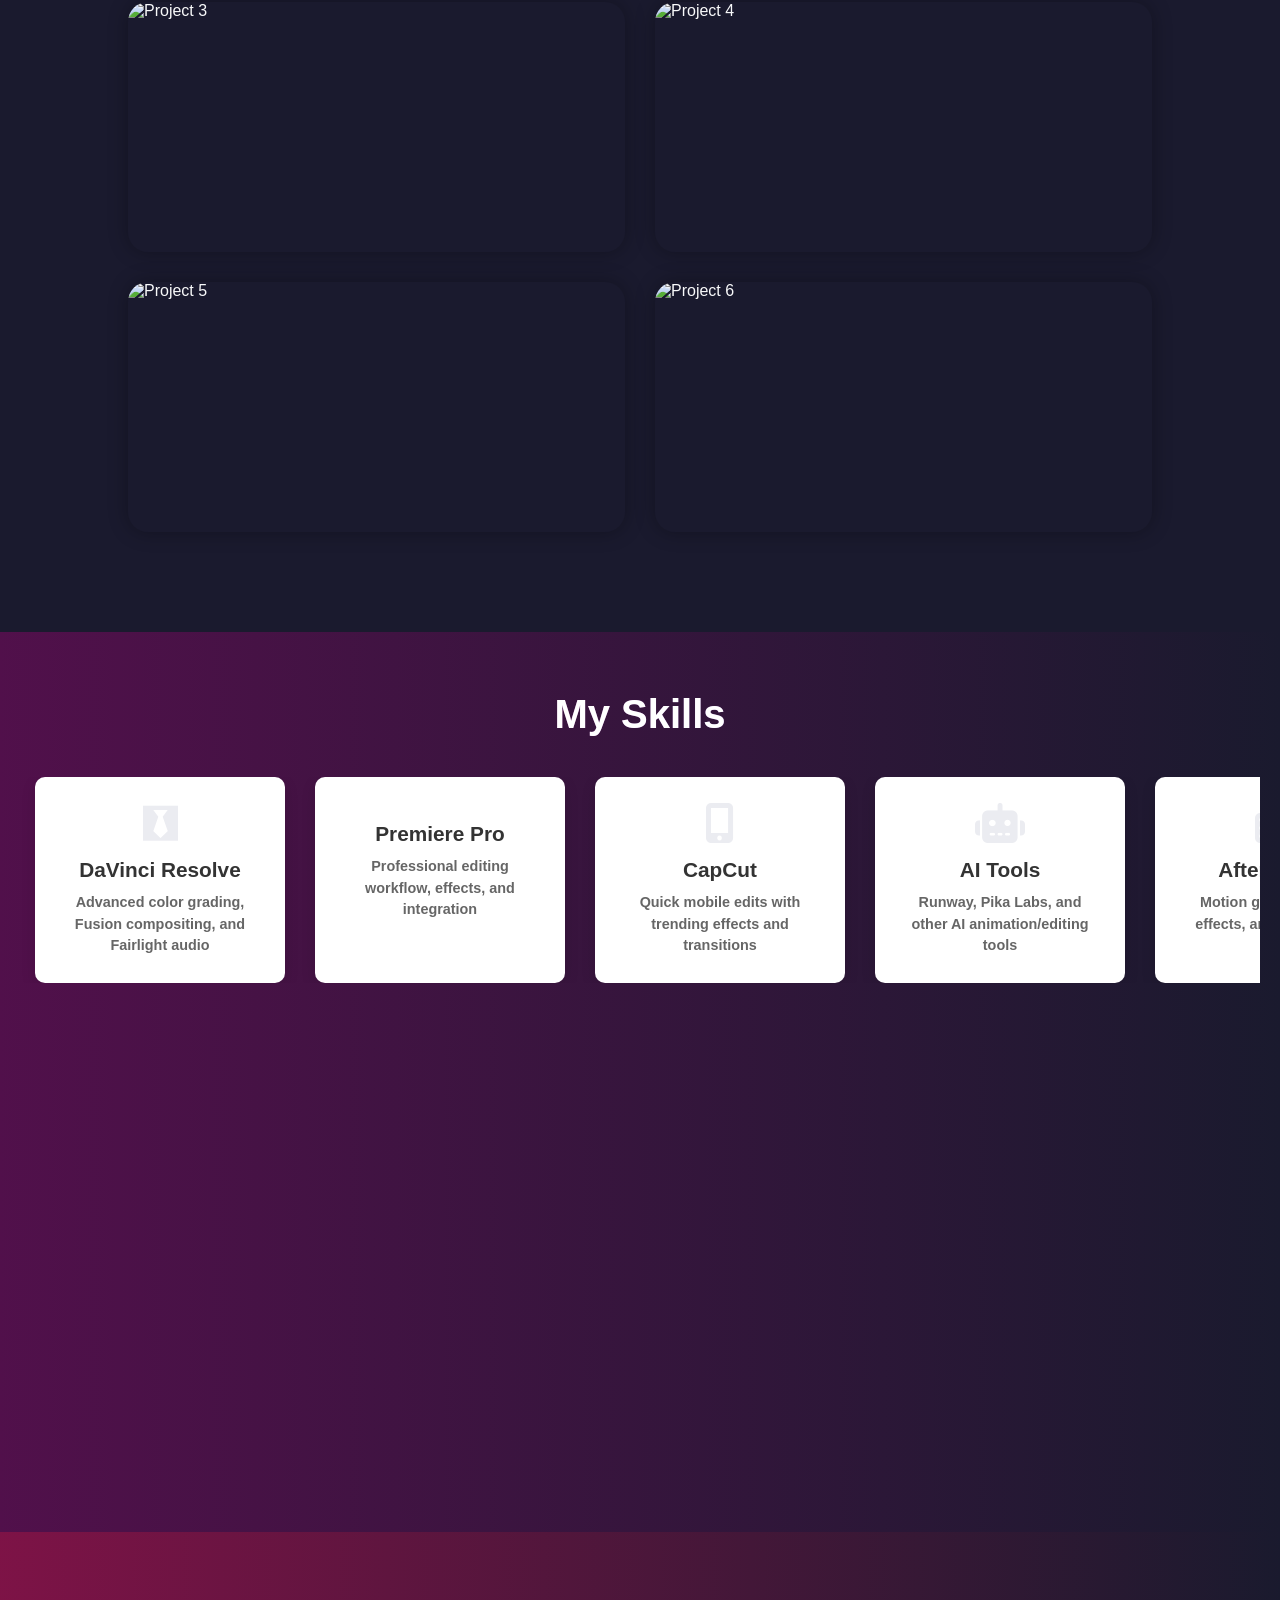
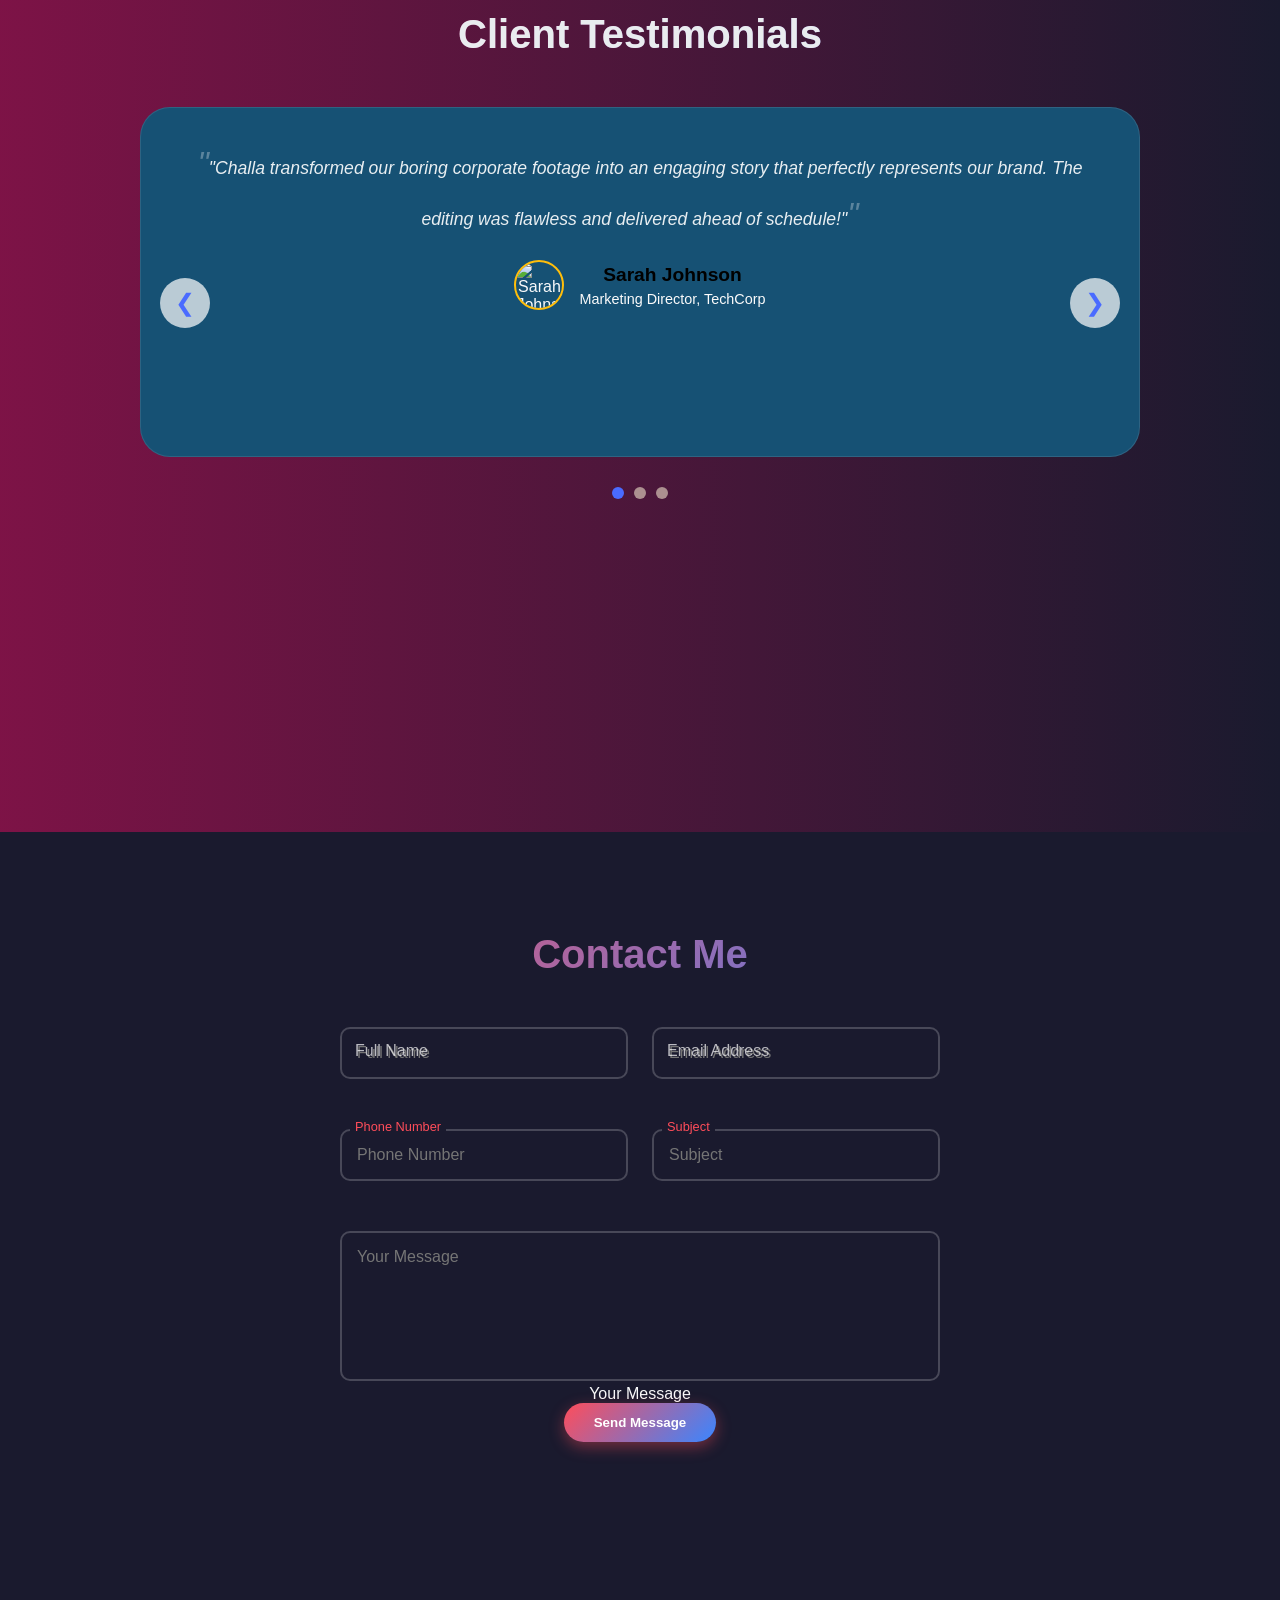
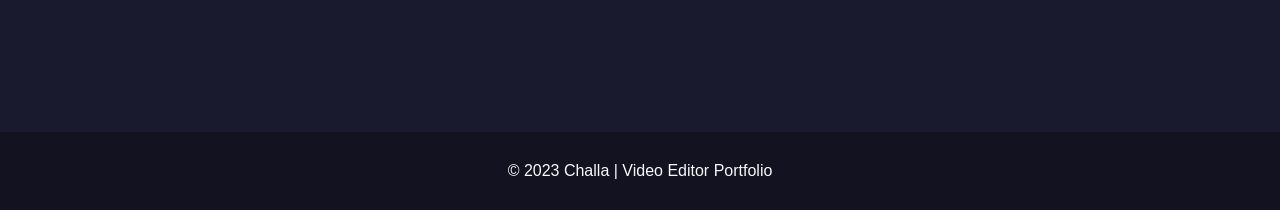
==== commit aa4bc890: "Update index.html" ====
--- a/index.html
+++ b/index.html
@@ -46,7 +46,7 @@
         </div>
         
         <div class="home-img">
-            <img src="bg3.jpg" alt="Profile Image">
+            <img src="https://images.unsplash.com/photo-1575177170800-e7cdf57acc9d?fm=jpg&q=60&w=3000&ixlib=rb-4.0.3&ixid=M3wxMjA3fDB8MHxzZWFyY2h8M3x8ZWRpdHxlbnwwfHwwfHx8MA%3D%3D" alt="Profile Image">
         </div>
     </section>
     
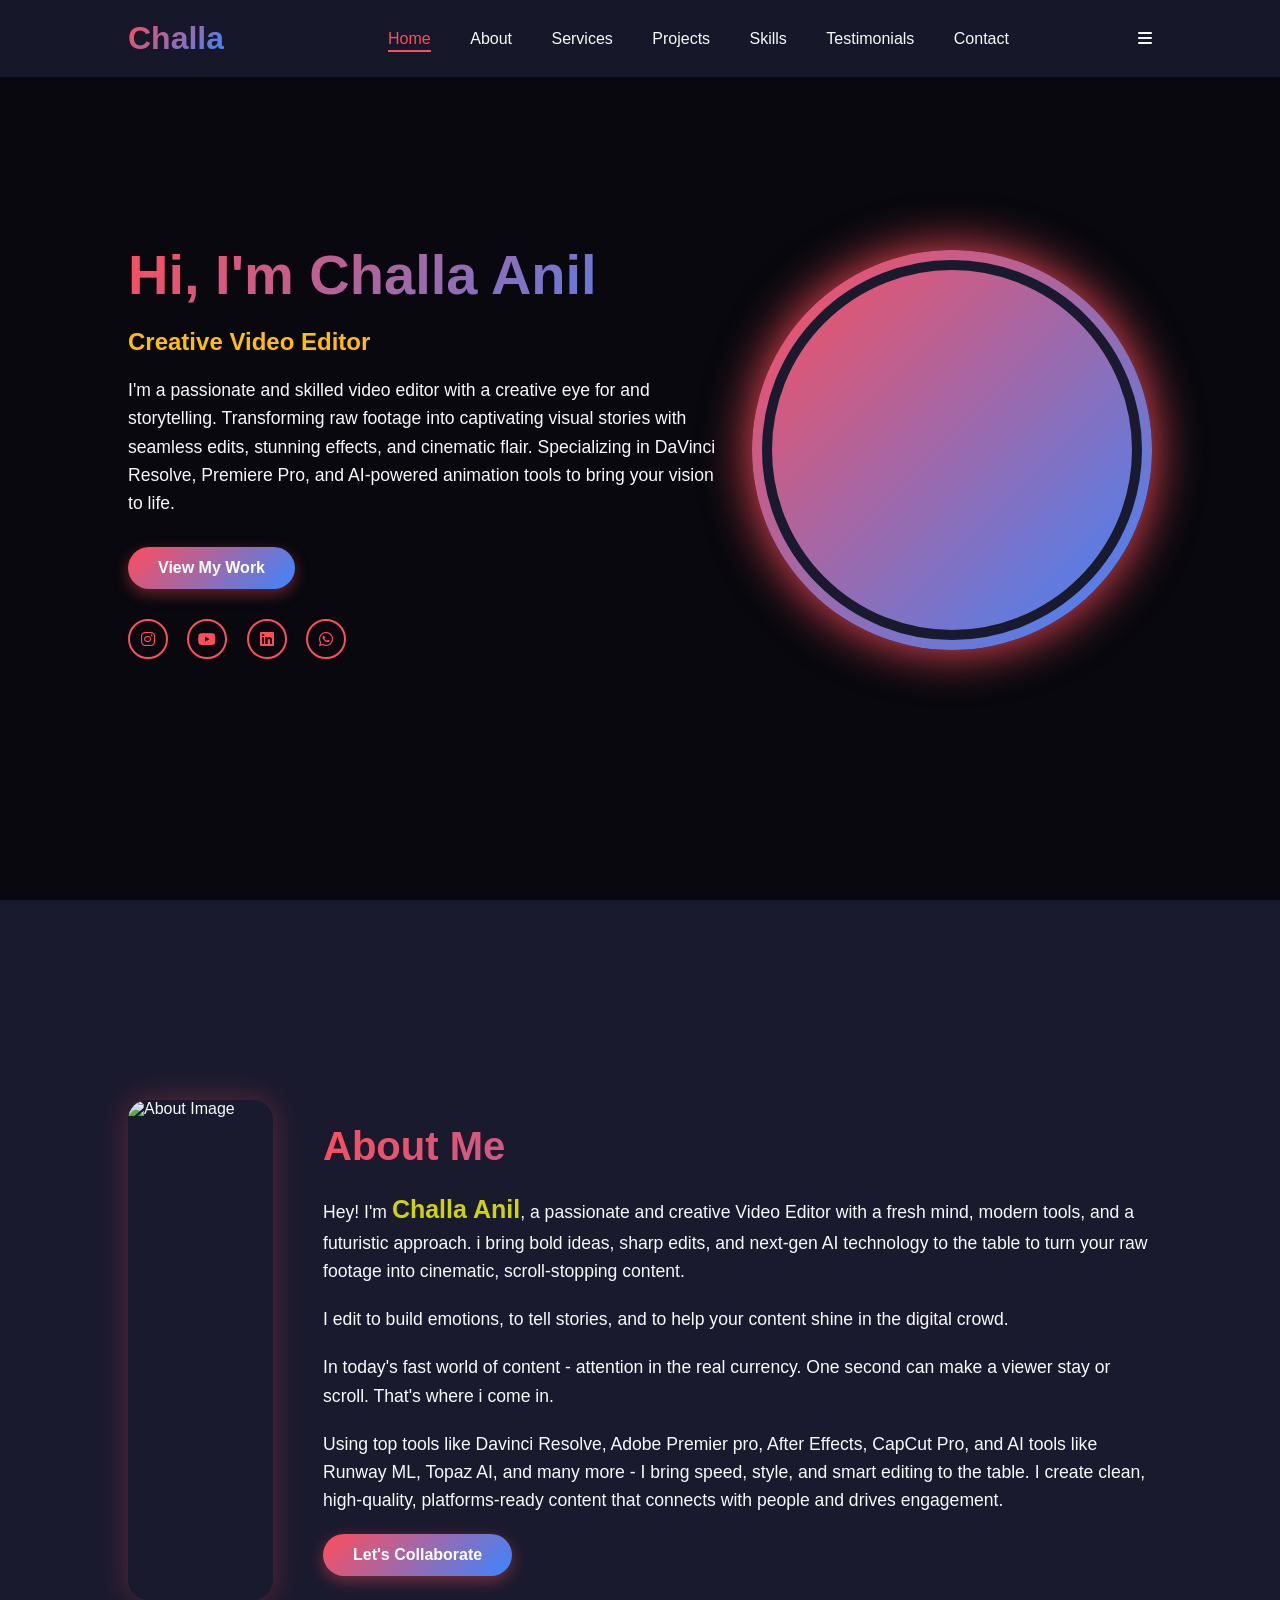
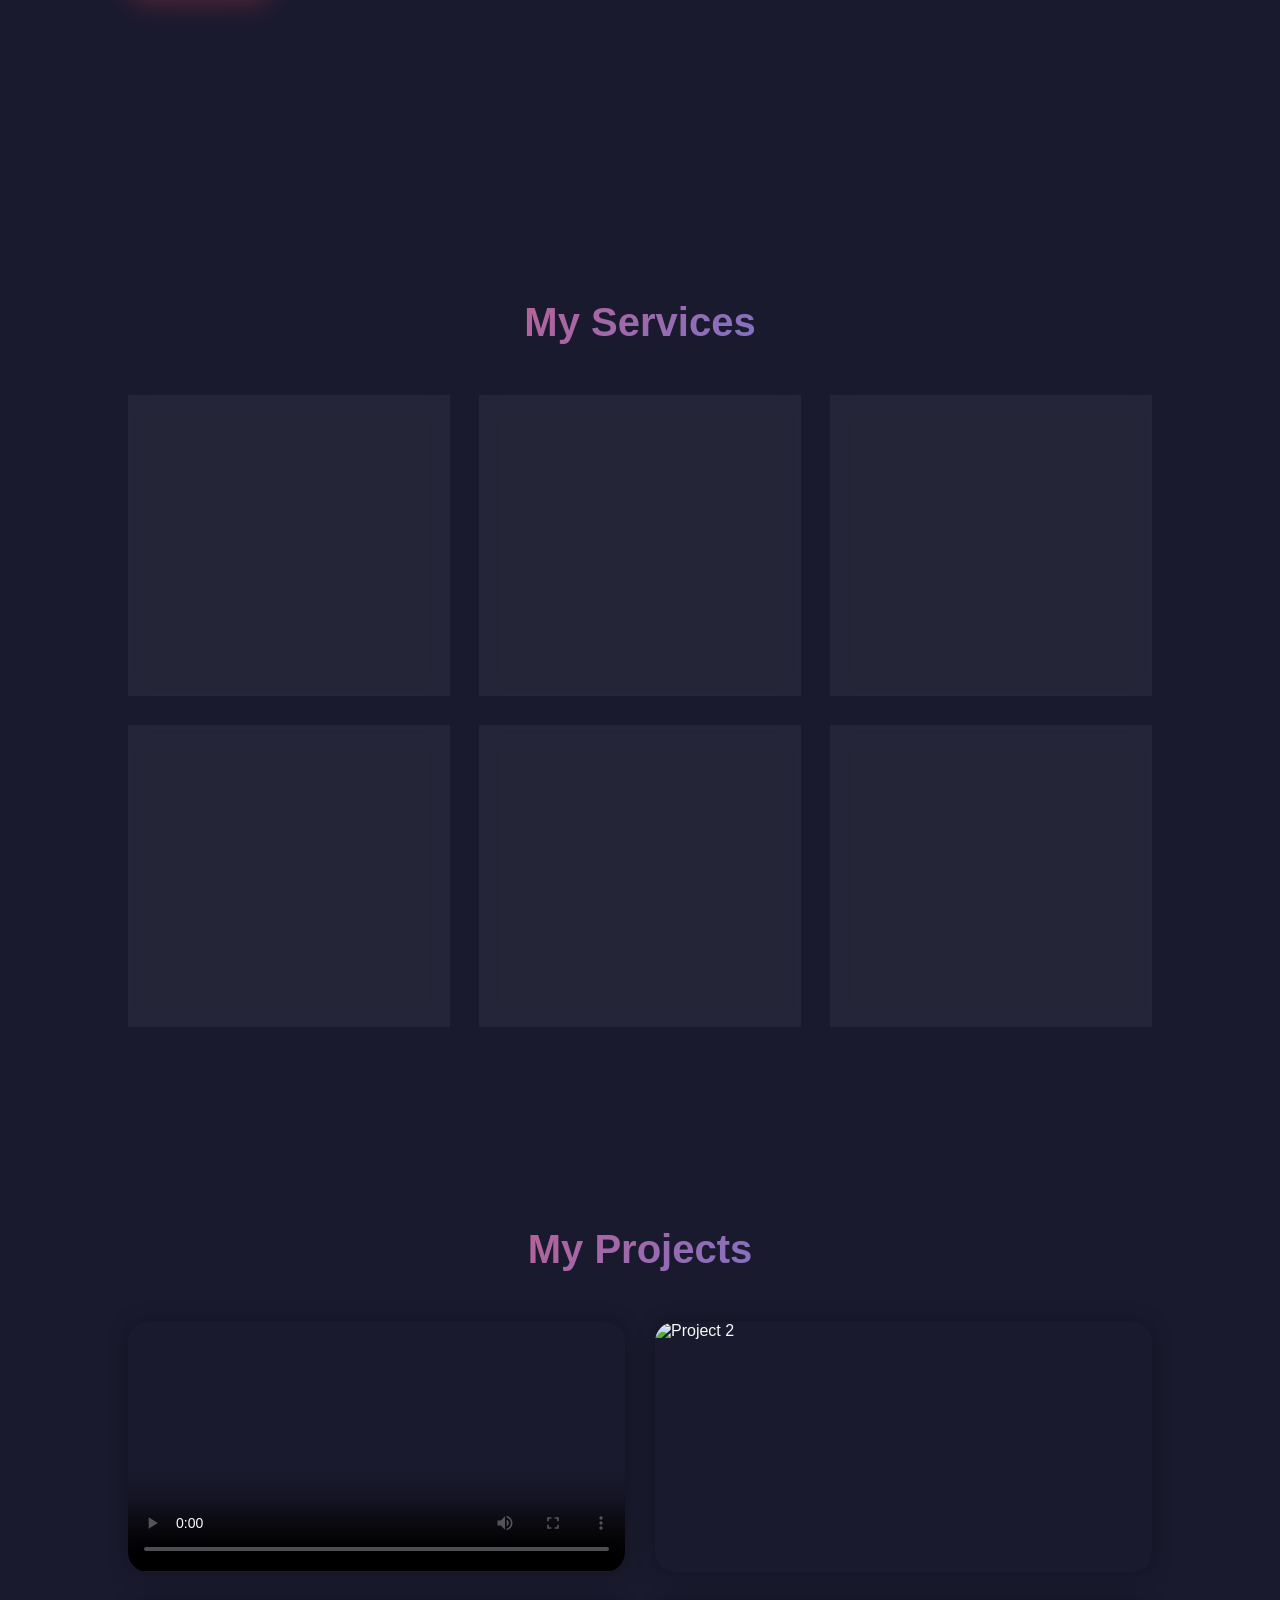
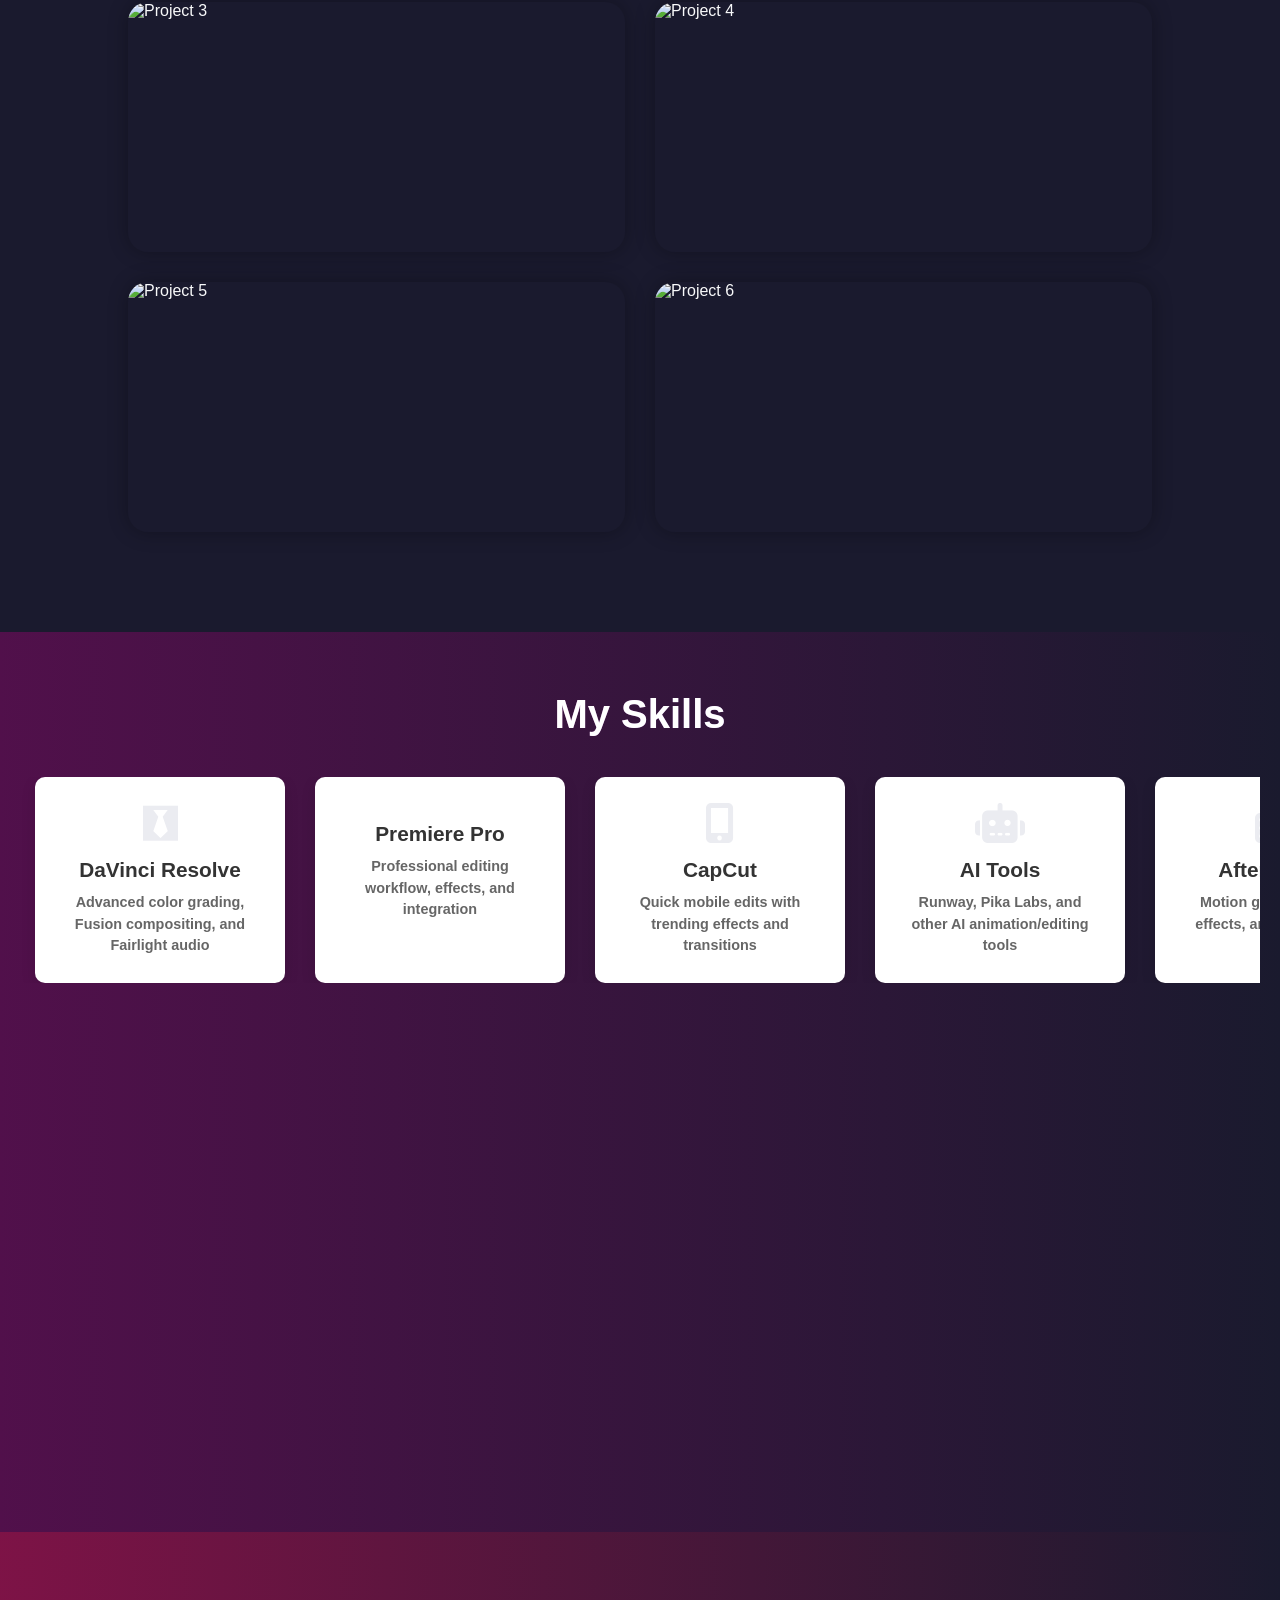
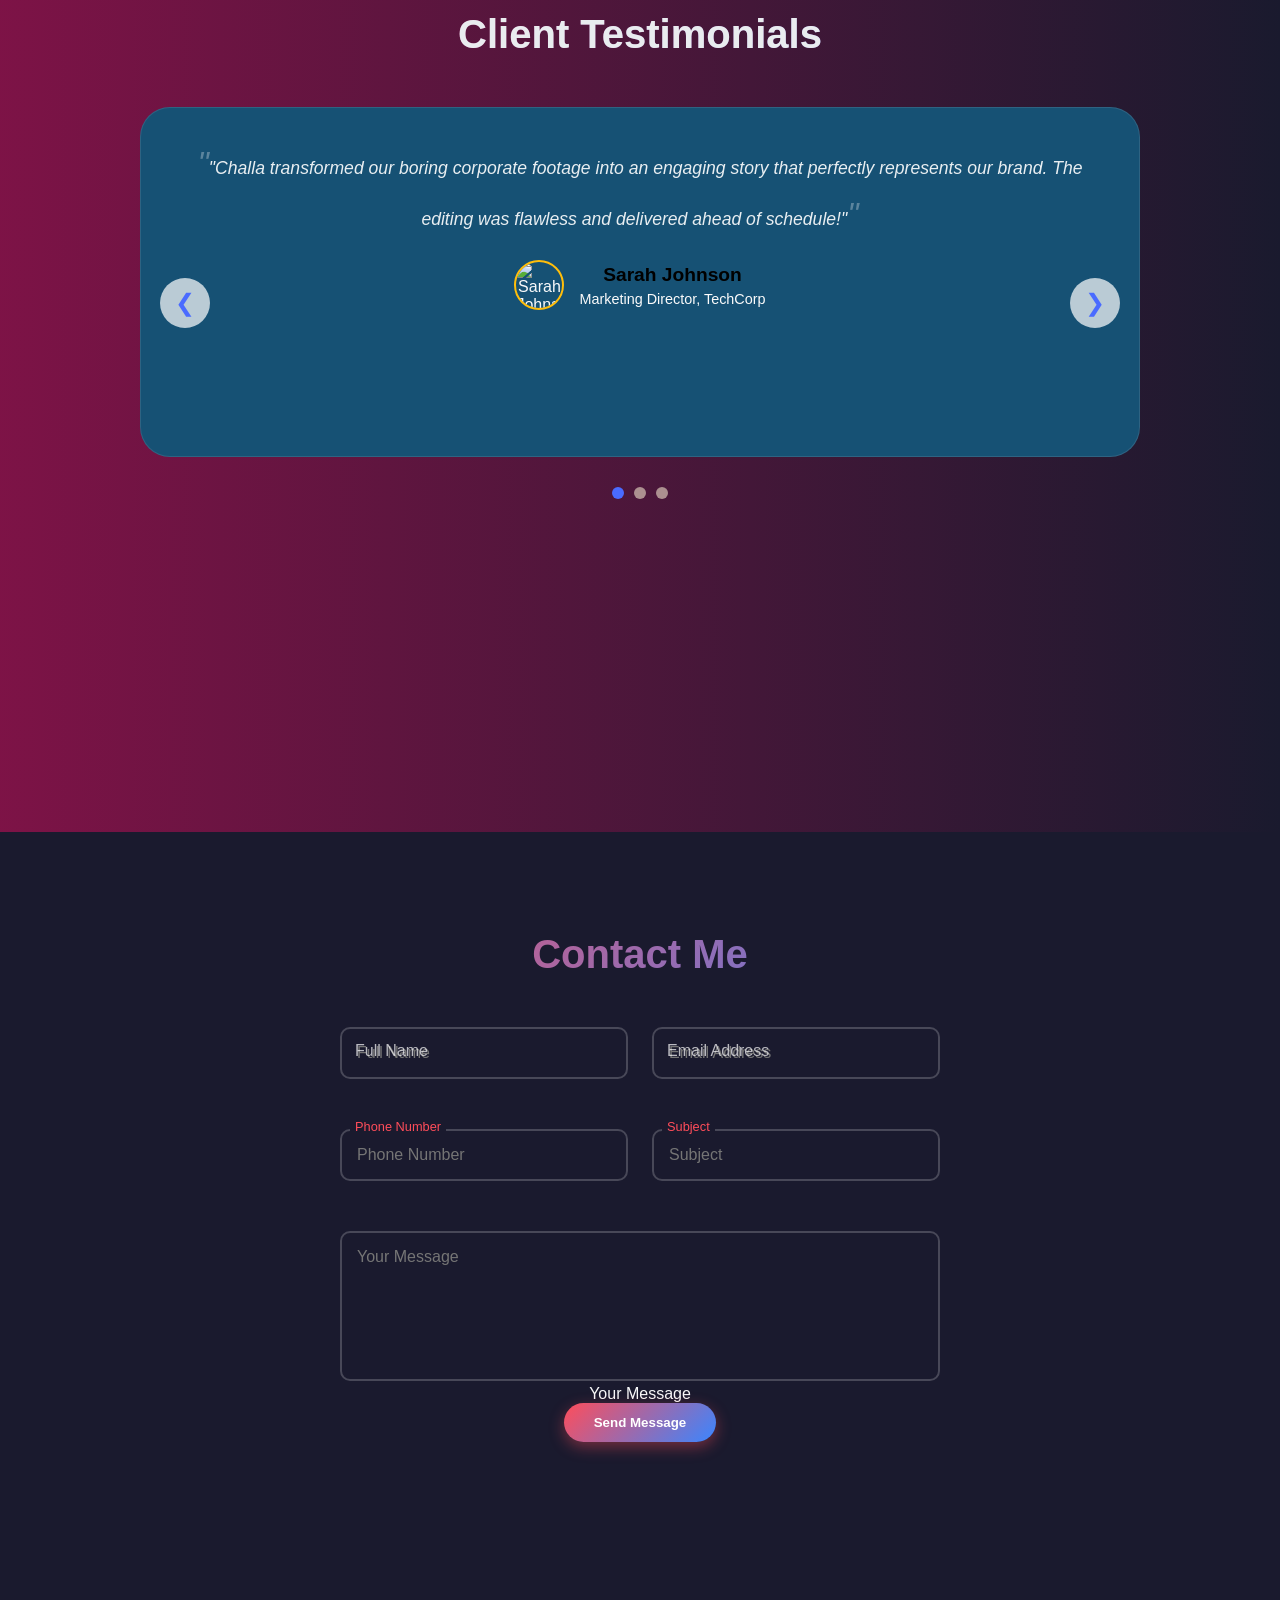
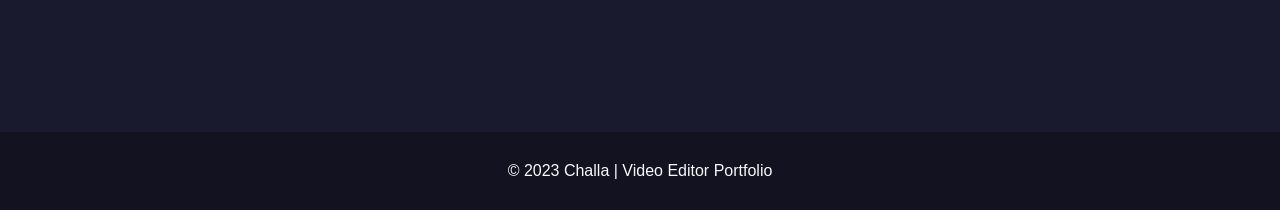
==== commit 25df855e: "Update index.html" ====
--- a/index.html
+++ b/index.html
@@ -115,7 +115,10 @@
         
         <div class="projects-container">
             <div class="project-box">
-                <img src="https://images.unsplash.com/photo-1611162617213-7d7a39e9b1d7?ixlib=rb-4.0.3&auto=format&fit=crop&w=1000&q=80" alt="Project 1">
+<!--                 <img src="https://images.unsplash.com/photo-1611162617213-7d7a39e9b1d7?ixlib=rb-4.0.3&auto=format&fit=crop&w=1000&q=80" alt="Project 1"> -->
+                <a href="vid-p1.mp4"> <video width="100%" controls poster="https://images.unsplash.com/photo-1611162617213-7d7a39e9b1d7?ixlib=rb-4.0.3&auto=format&fit=crop&w=1000&q=80" >
+                    <source src="vid-p1.mp4" type=""></a>
+                </video>
                 <div class="project-layer">
                     <h4>Travel Vlog Series</h4>
                     <p>12-episode travel series with dynamic cuts, color grading, and motion titles</p>
